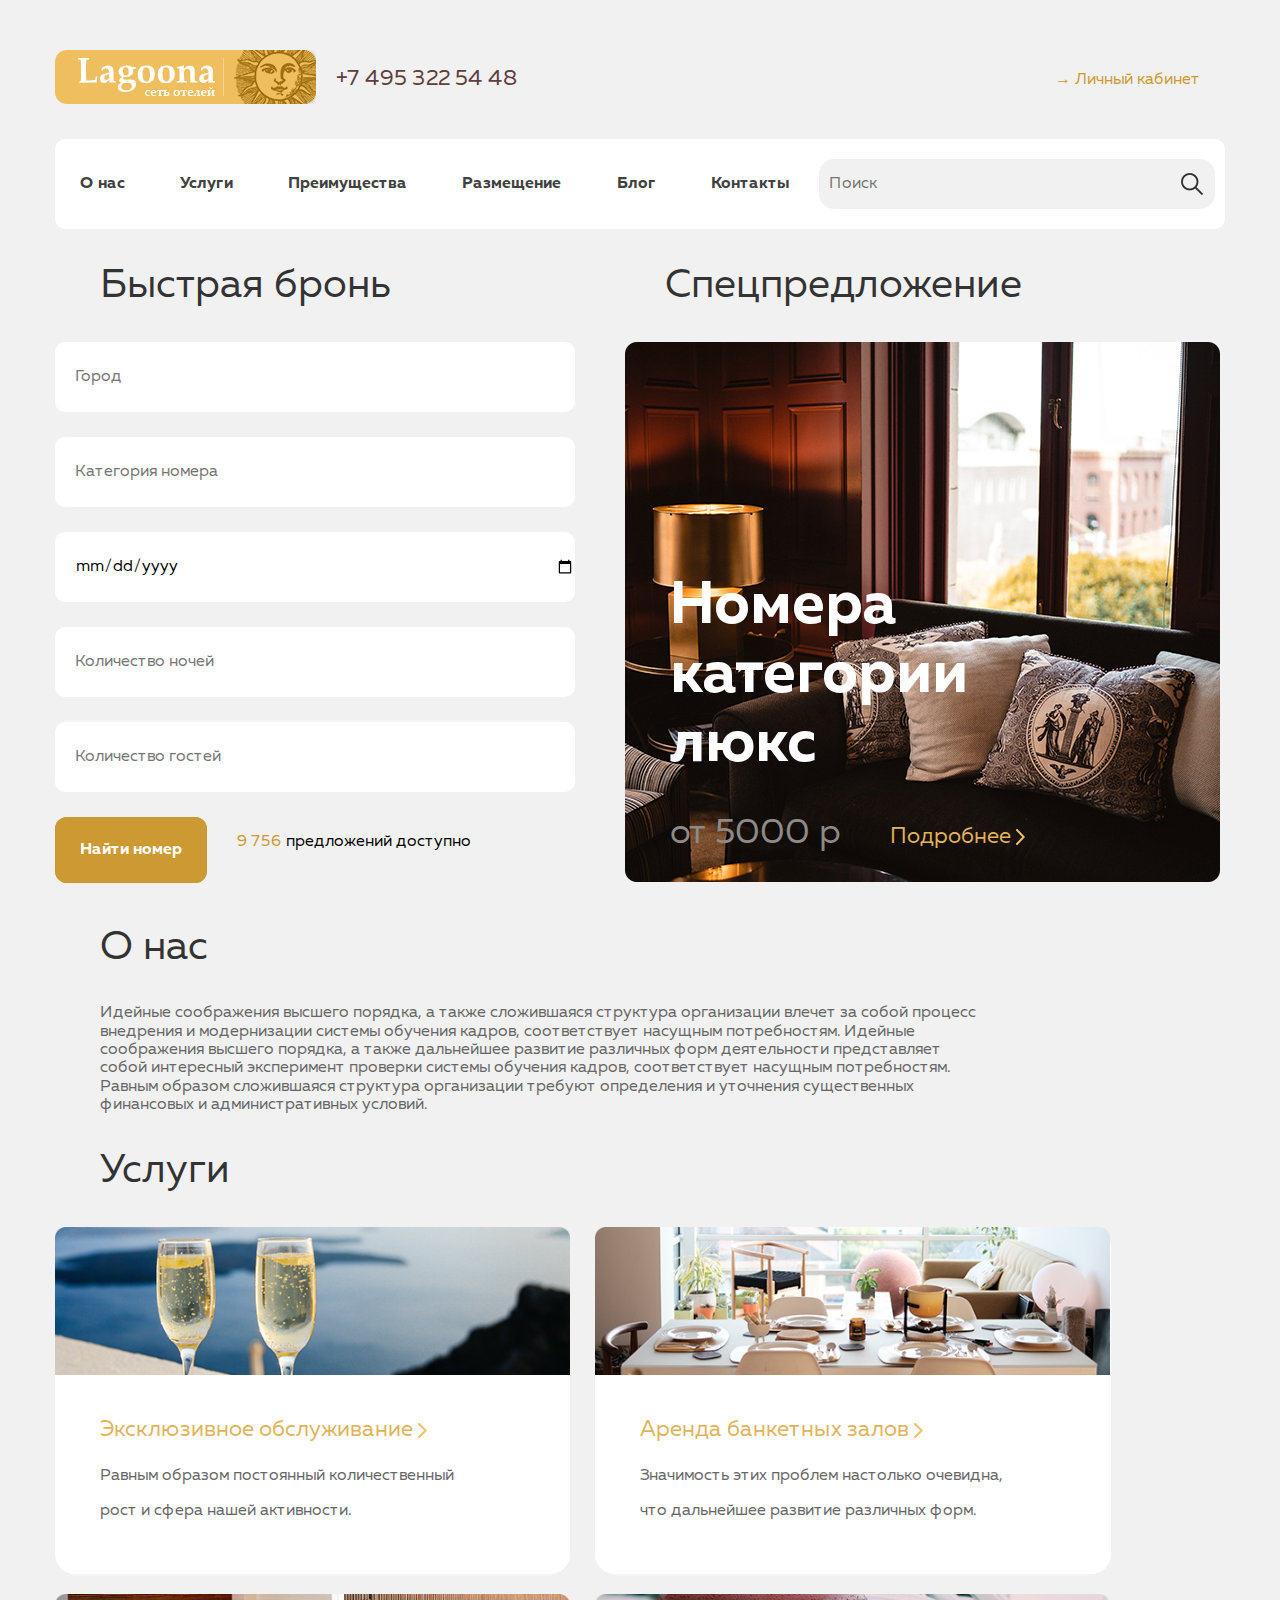
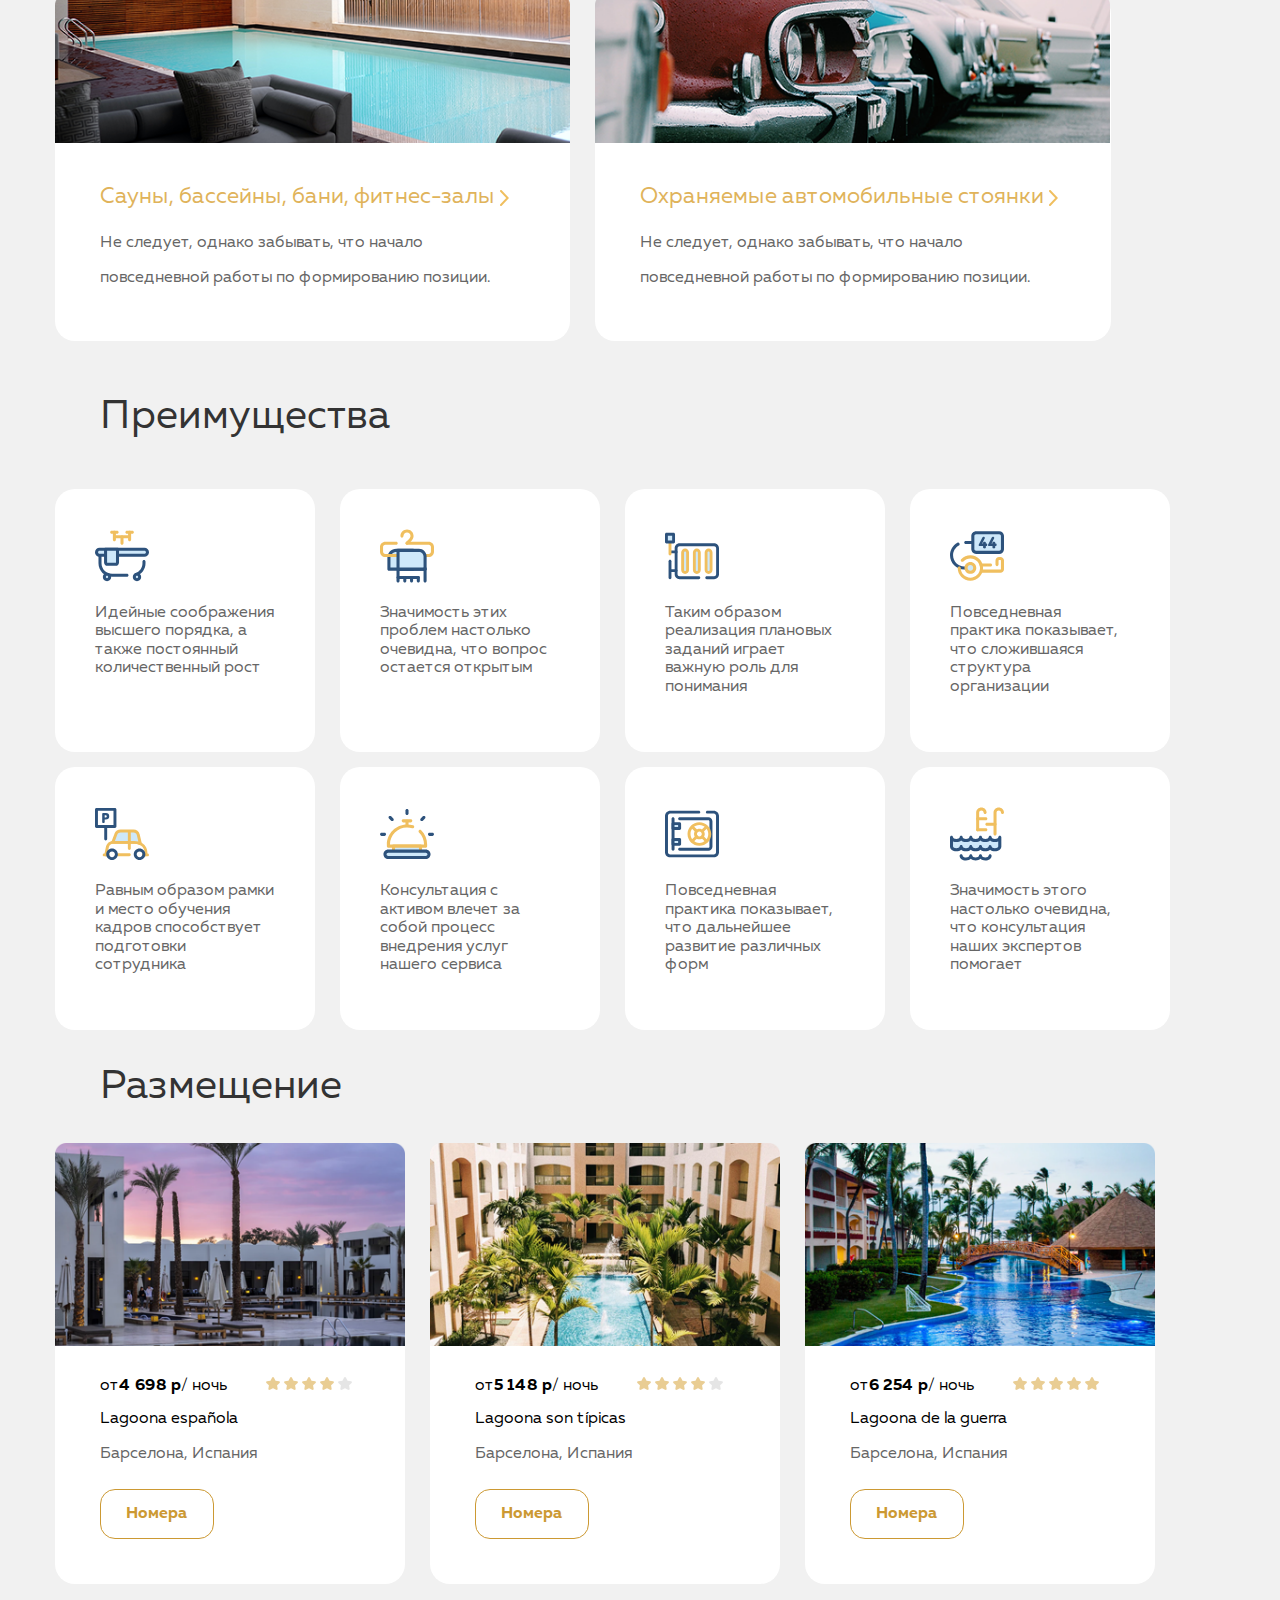
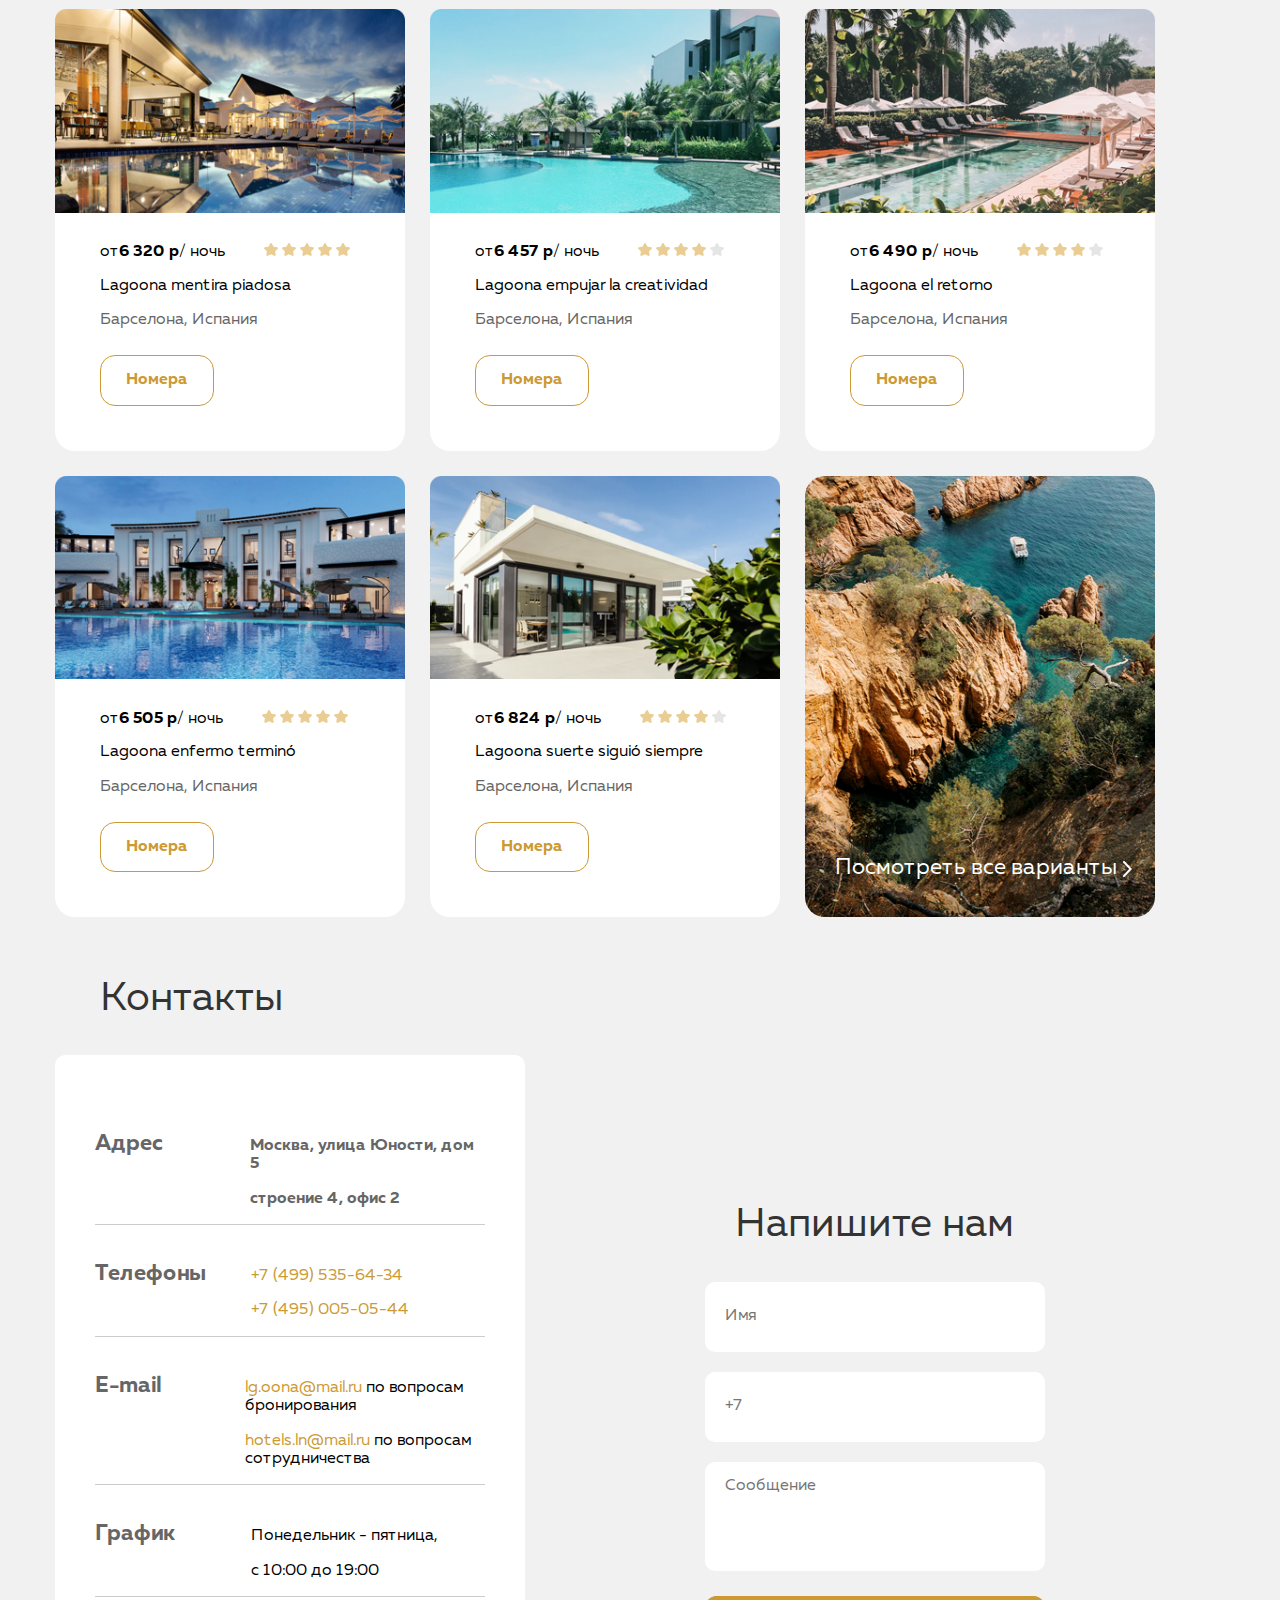
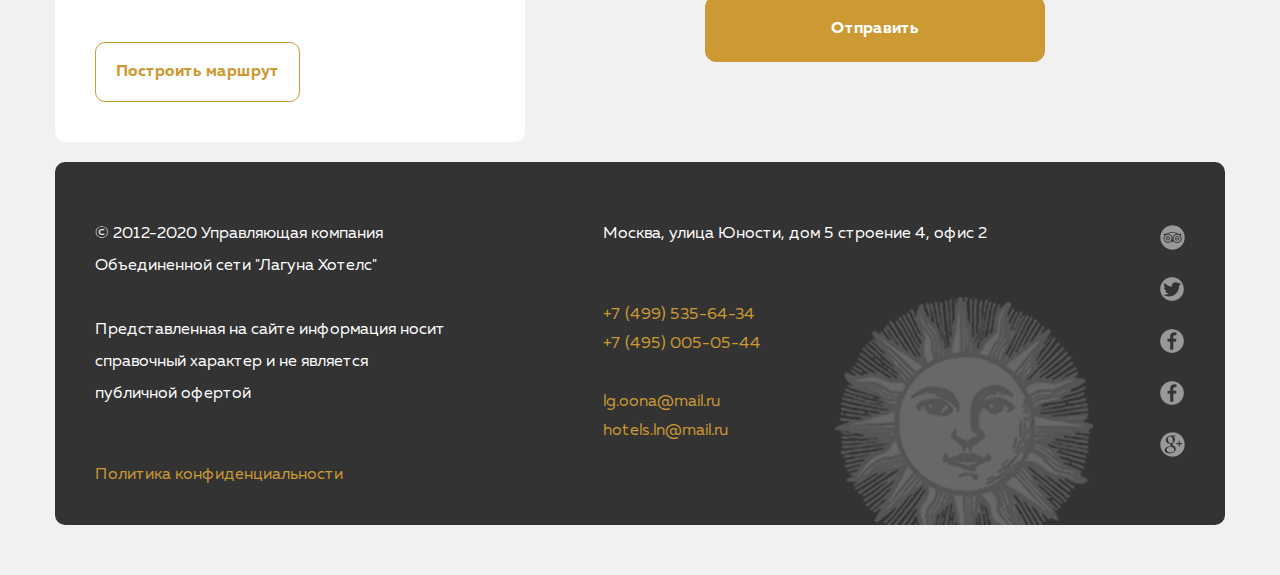
==== 09_advanced-css/index.html @ 5ff1bd98 "lesson9" ====
<!DOCTYPE html>
<html lang="en">
<head>
    <meta charset="UTF-8">
    <meta name="viewport" content="width=device-width, initial-scale=1.0">
    <title>Лендинг отели</title>
    <link rel="stylesheet" href="./css/normalize.css">
    <link rel="stylesheet" href="./css/style.css">
</head>
<body>
    <header class="header">
      <div class="container header-container">
        <div class="logo-container">
          <a href="" class="logo">
            <img src="./img/Logo.svg" alt="Lagoona сеть отелей" class="logo-image">
          </a>
          <a href="tel:+74953225448" class="phone">
            +7 495 322 54 48
          </a>
          <a href="" class="personal">
            &#8594; Личный кабинет
          </a>
        </div>
        <nav class="nav">
          <ul class="nav-list">
            <li class="nav-item">
              <a href="" class="nav-link">О нас</a>
            </li>
            <li class="nav-item">
              <a href="" class="nav-link">Услуги</a>
            </li>
            <li class="nav-item">
              <a href="" class="nav-link">Преимущества</a>
            </li>
            <li class="nav-item">
              <a href="" class="nav-link">Размещение</a>
            </li>
            <li class="nav-item">
              <a href="" class="nav-link">Блог</a>
            </li>
            <li class="nav-item"> 
              <a href="" class="nav-link">Контакты</a>
            </li>
            <li class="search">
              <input type="search-description" size="35" placeholder="Поиск"  class="search">
              <a type="submit" value="" class="search-btn"></a>
            </li>
          </ul>
        </nav>
      </div>
    </header>  
    
    <main class="container">
    <div class="container-reservation-offer">
      <section class="section-reservation">
          <h2 class="section-heading">
            Быстрая бронь
          </h2>
        <form action="https://jsonplaceholder.typicode.com/posts, https://postman-echo.com/post" autocomplete method="POST" class="form"> 
          <ul class="list-reservation">
            <li class="item-reservation">
              <input type="text" name="city" class="input-reservation" placeholder="Город">
            </li>
            <li class="item-reservation">
              <input type="text" name="category" class="input-reservation" placeholder="Категория номера">
            </li>
            <li class="item-reservation">
              <input type="date" name="date"  class="input-reservation" >
            </li>
            <li class="item-reservation">
              <input type="text" name="nights"  class="input-reservation" placeholder="Количество ночей">
            </li>
            <li class="item-reservation">
              <input type="text" name="number_guests"  class="input-reservation" placeholder="Количество гостей">
            </li>
          </ul>
          <div class="container-btn-reservation">
            <button type="submit" class="btn-form">
              Найти номер
            </button>
            <p class="free-reservation">9 756 </p>
            <p>предложений доступно</p>
          </div>
        </form>
      </section>

      <section class="section-special-offer">
        <h2 class="section-heading2">Спецпредложение</h2>
        <div class="container-offer">
          <div class="offer-description">
            <p class="numbers">Номера категории люкс</p>
            <p class="price">от 5000 р <a href="" class="price-link">Подробнее <img src="./img/arrow.svg" class="arrow"> </a></p>
          </div>
        </div>
      
      </section>
    </div>
    
      <section class="section-about">
          <h2 class="section-heading">О нас</h2>
          <div class="container-about">
          <p class="about-text">Идейные соображения высшего порядка, а также сложившаяся структура организации влечет за собой процесс внедрения и модернизации системы обучения кадров, соответствует насущным потребностям. Идейные соображения высшего порядка, а также дальнейшее развитие различных форм деятельности представляет собой интересный эксперимент проверки системы обучения кадров, соответствует насущным потребностям. Равным образом сложившаяся структура организации требуют определения и уточнения существенных финансовых и административных условий.</p>
        </div>
      </section>

      <section class="section-services">
          <h2 class="section-heading">
            Услуги
          </h2>
          <ul class="flex">
            <li class="section-services-item">
              <img src="./img/10.svg" alt="Эксклюзивное обслуживание" class="services-img">
              <a href="" class="services-link"><div class="link-position">Эксклюзивное обслуживание <img src="./img/arrow.svg" class="arrow"></div></a>
              <p class="services-description">Равным образом постоянный количественный рост и сфера нашей активности.</p>
            </li>
            <li class="section-services-item">
              <img src="./img/15.svg" alt="Аренда банкетных залов" class="services-img">
              <a href="" class="services-link"><div class="link-position">Аренда банкетных залов <img src="./img/arrow.svg" class="arrow"></div></a>
              <p class="services-description">Значимость этих проблем настолько очевидна, что дальнейшее развитие различных форм.</p>
            </li>
            <li class="section-services-item">
              <img src="./img/12.svg" alt="Сауны, бассейны, бани, фитнес-залы" class="services-img">
              <a href="" class="services-link"><div class="link-position">Сауны, бассейны, бани, фитнес-залы <img src="./img/arrow.svg" class="arrow"></div></a>
              <p class="services-description">Не следует, однако забывать, что начало повседневной работы по формированию позиции.</p>
            </li>
            <li class="section-services-item">
              <img src="./img/carlo-d-agnolo-aFxSh_l4fbY-unsplash.svg" alt="Охраняемые автомобильные стоянки" class="services-img">
              <a href="" class="services-link"><div class="link-position">Охраняемые автомобильные стоянки <img src="./img/arrow.svg" class="arrow"></div></a>
              <p class="services-description">Не следует, однако забывать, что начало повседневной работы по формированию позиции.</p>
            </li>
          </ul>
      </section>

      <section class="section-advantages">
          <h2 class="section-heading">
            Преимущества
          </h2>
          <ul class="flex">
            <li class="advantages-item">
              <img src="./img/bathtub.svg" alt="Ванна" class="advantages-image">
              <p class="advantages-description">Идейные соображения высшего порядка, а также постоянный количественный рост</p>
            </li>
            <li class="advantages-item">
              <img src="./img/hanger.svg" alt="Гардероб" class="advantages-image">
              <p class="advantages-description">Значимость этих проблем настолько очевидна, что вопрос остается открытым</p>
            </li>
            <li class="advantages-item">
              <img src="./img/heating.svg" alt="Отопление" class="advantages-image">
              <p class="advantages-description">Таким образом реализация плановых заданий играет важную роль для понимания</p>
            </li>
            <li class="advantages-item">
              <img src="./img/hotel-key.svg" alt="Ключ" class="advantages-image">
              <p class="advantages-description">Повседневная практика показывает, что сложившаяся структура организации</p>
            </li>
            <li class="advantages-item">
              <img src="./img/parking.svg" alt="Ключ" class="advantages-image">
              <p class="advantages-description">Равным образом рамки и место обучения кадров способствует подготовки сотрудника</p>
            </li>
            <li class="advantages-item">
              <img src="./img/reception.svg" alt="Ресепшен" class="advantages-image">
              <p class="advantages-description">Консультация с активом влечет за собой процесс внедрения услуг нашего сервиса</p>
            </li>
            <li class="advantages-item">
              <img src="./img/security-box.svg" alt="Сейф" class="advantages-image">
              <p class="advantages-description">Повседневная практика показывает, что дальнейшее развитие различных форм</p>
            </li>
            <li class="advantages-item">
              <img src="./img/swimming-pool.svg" alt="Бассейн" class="advantages-image">
              <p class="advantages-description">Значимость этого настолько очевидна, что консультация наших экспертов помогает</p>
            </li>
          </ul>
      </section>

      <section class="section-accommodation">
          <h2 class="section-heading">
            Размещение
          </h2>
          <ul class="flex">
            <li class="accommodation-item">
              <img src="./img/23.png" alt="Lagoona española" class="accommodation-image">
              <p class="accommodation-description">от <strong>4 698 р</strong> / ночь</p>
              <img src="./img/star.png" alt="Одна звезда">
              <img src="./img/star.png" alt="Одна звезда">
              <img src="./img/star.png" alt="Одна звезда">
              <img src="./img/star.png" alt="Одна звезда">
              <img src="./img/star копия 5.png" alt="">
              <p class="accomodation-hotel">Lagoona española</p>
              <p class="accommodation-city">Барселона, Испания</p>
              <a href="" class="accommodation-btn">Номера</a>
            </li>
            <li class="accommodation-item">
              <img src="./img/24.png" alt="Lagoona son típicas" class="accommodation-image">
              <p class="accommodation-description">от <strong>5 148 р</strong> / ночь</p>
              <img src="./img/star.png" alt="Одна звезда">
              <img src="./img/star.png" alt="Одна звезда">
              <img src="./img/star.png" alt="Одна звезда">
              <img src="./img/star.png" alt="Одна звезда">
              <img src="./img/star копия 5.png" alt="">
              <p class="accomodation-hotel">Lagoona son típicas</p>
              <p class="accommodation-city">Барселона, Испания</p>
              <a href="" class="accommodation-btn">Номера</a>
            </li>
            <li class="accommodation-item">
              <img src="./img/26.png" alt="Lagoona de la guerra" class="accommodation-image">
              <p class="accommodation-description">от <strong>6 254 р</strong> / ночь </p>
              <img src="./img/star.png" alt="Одна звезда">
              <img src="./img/star.png" alt="Одна звезда">
              <img src="./img/star.png" alt="Одна звезда">
              <img src="./img/star.png" alt="Одна звезда">
              <img src="./img/star.png" alt="Одна звезда">
              <p class="accomodation-hotel">Lagoona de la guerra</p>
              <p class="accommodation-city">Барселона, Испания</p>
              <a href="" class="accommodation-btn">Номера</a>
            </li>
            <li class="accommodation-item">
              <img src="./img/29.png" alt="Lagoona mentira piadosa" class="accommodation-image">
              <p class="accommodation-description">от <strong>6 320 р</strong> / ночь</p>
              <img src="./img/star.png" alt="Одна звезда">
              <img src="./img/star.png" alt="Одна звезда">
              <img src="./img/star.png" alt="Одна звезда">
              <img src="./img/star.png" alt="Одна звезда">
              <img src="./img/star.png" alt="Одна звезда">
              <p class="accomodation-hotel">Lagoona mentira piadosa</p>
              <p class="accommodation-city">Барселона, Испания</p>
              <a href="" class="accommodation-btn">Номера</a>
            </li>
            <li class="accommodation-item">
              <img src="./img/30.png" alt="Lagoona empujar la creatividad" class="accommodation-image">
              <p class="accommodation-description">от <strong>6 457 р</strong> / ночь  </p>
              <img src="./img/star.png" alt="Одна звезда">
              <img src="./img/star.png" alt="Одна звезда">
              <img src="./img/star.png" alt="Одна звезда">
              <img src="./img/star.png" alt="Одна звезда">
              <img src="./img/star копия 5.png" alt="">
              <p class="accomodation-hotel">Lagoona empujar la creatividad</p>
              <p class="accommodation-city">Барселона, Испания</p>
              <a href="" class="accommodation-btn">Номера</a>
            </li>
            <li class="accommodation-item">
              <img src="./img/31.png" alt="Lagoona el retorno" class="accommodation-image">
              <p class="accommodation-description">от <strong>6 490 р</strong> / ночь</p>
              <img src="./img/star.png" alt="Одна звезда">
              <img src="./img/star.png" alt="Одна звезда">
              <img src="./img/star.png" alt="Одна звезда">
              <img src="./img/star.png" alt="Одна звезда">
              <img src="./img/star копия 5.png" alt="">
              <p class="accomodation-hotel">Lagoona el retorno</p>
              <p class="accommodation-city">Барселона, Испания</p>
              <a href="" class="accommodation-btn">Номера</a>
            </li>
            <li class="accommodation-item">
              <img src="./img/27.png" alt="Lagoona enfermo terminó" class="accommodation-image">
              <p class="accommodation-description">от <strong>6 505 р</strong> / ночь</p>
              <img src="./img/star.png" alt="Одна звезда">
              <img src="./img/star.png" alt="Одна звезда">
              <img src="./img/star.png" alt="Одна звезда">
              <img src="./img/star.png" alt="Одна звезда">
              <img src="./img/star.png" alt="Одна звезда">
              <p class="accomodation-hotel">Lagoona enfermo terminó</p>
              <p class="accommodation-city">Барселона, Испания</p>
              <a href="" class="accommodation-btn">Номера</a>
            </li>
            <li class="accommodation-item">
              <img src="./img/29-2.png" alt="Lagoona suerte siguió siempre" class="accommodation-image">
              <p class="accommodation-description">от <strong>6 824 р</strong> / ночь</p>
              <img src="./img/star.png" alt="Одна звезда">
              <img src="./img/star.png" alt="Одна звезда">
              <img src="./img/star.png" alt="Одна звезда">
              <img src="./img/star.png" alt="Одна звезда">
              <img src="./img/star копия 5.png" alt="">
              <p class="accomodation-hotel">Lagoona suerte siguió siempre</p>
              <p class="accommodation-city">Барселона, Испания</p>
              <a href="" class="accommodation-btn">Номера</a>
            </li>
            <li class="accommodation-item img-last">
              <a href="" class="accommodation-all-link"><div class="link-text">Посмотреть все варианты <img src="./img/arrow2.svg" class="arrow"></div></a>
            </li>
          </ul>
      </section>

      <div class="container-contacts-write">
        <section>
            <h2 class="section-heading">
              Контакты
            </h2>   
            <div class="contacts">
              <div class="contacts-block">
                <p class="contacts-title">Адрес</p>
                <div class="contacts-address">
                  <p class="contact-text">Москва, улица Юности, дом 5</p>
                  <p class="contact-text">строение 4, офис 2</p>
                </div>
              </div>
              <div class="contacts-block">
                <p class="contacts-title">Телефоны </p>
                <div class="contacts-phones">
                  <p class="contact-text">+7 (499) 535-64-34</p>
                  <p class="contact-text">+7 (495) 005-05-44</p>
                </div>
              </div>
              <div class="contacts-block">
                <p class="contacts-title">E-mail</p>
                <div class="mail-contacts">
                  <p class="contact-text"><a href="mailto:lg.oona@mail.ru" class="mail-link"> lg.oona@mail.ru</a> по вопросам бронирования</p>
                  <p class="contact-text"><a href="mailto:hotels.ln@mail.ru" class="mail-link"> hotels.ln@mail.ru</a> по вопросам сотрудничества</p>
                </div>
              </div>
              <div class="contacts-block">
                <p class="contacts-title">График</p>
                <div class="contacts-time">
                  <p class="contact-text">Понедельник - пятница,</p>
                  <p class="contact-text">с 10:00 до 19:00</p>
                </div>
              </div>
              <div class="contacts-block-btn">
                <a href="" class="route-btn">Построить маршрут</a>
              </div>
            </div>    
        </section>

        <section>
          <div class="container-write">
            <h2 class="write-heading">
              Напишите нам
            </h2>
            <form action="https://jsonplaceholder.typicode.com/posts, https://postman-echo.com/post" autocomplete method="POST" class="form"> 
              <ul class="list-reservation">
                <li class="item-write">
                  <input type="text" name="name"  class="input-write" placeholder="Имя">
                </li>
                <li class="item-write">
                  <input type="tel" name="tel"  class="input-write" placeholder="+7">
                </li>
                <li class="item-write">
                  <textarea name="textarea-write" id="" cols="30" rows="5" class="textarea-write" placeholder="Сообщение"></textarea>
                </li>
                <button type="submit" class="btn-write">
                  Отправить
                </button>
                </ul>
            </form>
          </div>
        </section>
      </div>

      <footer class="footer">
        <div class="left">
          <p class="footer-text">&#169; 2012-2020 Управляющая компания Объединенной сети "Лагуна Хотелс" </p>
          <p class="footer-text">Представленная на сайте информация носит справочный характер и не является публичной офертой</p>
          <a href="" class="footer-link">Политика конфиденциальности</a>
        </div>
        <div class="middle">
          <p class="footer-text2">Москва, улица Юности, дом 5 строение 4, офис 2</p>
          <a href="tel:+74995356434" class="footer-link2">+7 (499) 535-64-34</a>
          <a href="tel:+74950050544" class="footer-link3">+7 (495) 005-05-44</a>
          <a href="mailto:lg.oona@mail.ru" class="footer-link2">lg.oona@mail.ru</a>
          <a href="mailto:hotels.ln@mail.ru" class="footer-link3">hotels.ln@mail.ru</a>
        </div>
        <img src="./img/sun.png" class="sun" alt="">
        <div class="right">
          <a href=""><img src="./img/tripadvisor.png" alt=""></a>
          <a href=""><img src="./img/twitter.png" alt=""></a>
          <a href=""><img src="./img/facebook.png" alt=""></a>
          <a href=""><img src="./img/facebook.png" alt=""></a>
          <a href=""><img src="./img/google-plus-social-logotype.png" alt=""></a>
        </div>
      </footer>
    </main>
</body>
</html>
---- 09_advanced-css/css/style.css ----
@font-face {
    font-family: 'Muller';
    font-style: normal;
    font-weight: 600;
    src: local('MullerBold'), local('Muller-Bold'), url('../fonts/MullerBold.woff') format('woff'), 
    url('../fonts/MullerBold.woff2') format('woff2');
}

@font-face {
    font-family: 'Muller';
    font-style: normal;
    font-weight: 300;
    src: local('MullerLight'), local('Muller-Light'), url('../fonts/MullerLight.woff') format('woff'), 
    url('../fonts/MullerLight.woff2') format('woff2');
}

@font-face {
    font-family: 'Muller';
    font-style: normal;
    src: local('MullerMedium'), local('Muller-Medium'), url('../fonts/MullerMedium.woff') format('woff'), 
    url('../fonts/MullerMedium.woff2') format('woff2');
}

@font-face {
    font-family: 'Muller';
    font-style: normal;
    font-weight: 400;
    src: local('MullerRegular'), local('Muller-Regular'), url('../fonts/MullerRegular.woff') format('woff'), 
    url('../fonts/MullerRegular.woff2') format('woff2');
}

* {
    box-sizing: border-box;
}
:root {
    --color:  #cc9933;
    --seccolor: #ffffff;
    --thirdcolor: #666666;
}
a {
    text-decoration: none;
}
a:hover {
        animation: shake 0.7s;
        animation-iteration-count: infinite;
      }
      
      @keyframes shake {
        0% { transform: translate(1px, 1px) rotate(0deg); }
        30% { transform: translate(3px, 2px) rotate(0deg); }
        60% { transform: translate(-3px, 1px) rotate(0deg); }
        100% { transform: translate(1px, -2px) rotate(-1deg); }
      }
ul {
  margin: 0;
  padding: 0;
  list-style: none;
}

img {
    max-width: 100%;
}
button {
    border-color:  var(--color);
    color: var(--seccolor);
    box-shadow: 0 0 40px 40px  var(--color) inset, 0 0 0 0 var(--color);
    transition: all 300ms ease-in-out;
  }
button:hover {
    box-shadow: 0 0 10px 0 #dba134 inset, 0 0 10px 4px #dba134;
  }

html {
    font-family: 'Muller';
    background-color: #f1f1f1;
}

.container {
    max-width: 1170px;
    margin-right: auto;
    margin-left: auto;
    
}
/*Header*/
.header {
    margin-top: 50px;
}

.logo-container {
    display: flex;
    align-items: center;
}

.phone{
    margin-right: auto;
    padding-left: 20px;
    color: #5e3e3e;
    font-weight: normal;
    font-size: 22px;
}
.nav {
    padding-top: 30px;
}   
        
.nav-list {
    display: flex;
    flex-wrap: wrap;
    justify-content: space-between;
    align-items: baseline;
    padding-top: 20px;
    background-color: var(--seccolor);
    font-weight: normal;
    border-radius: 10px;
    min-height: 90px;
    padding-right: 10px;
}

.section-heading{
    font-size: 40px;
    color: #333333;
    margin-left: 45px;
    font-weight: normal;
}
.section-heading2 {
    font-size: 40px;
    color: #333333;
    margin-left: 90px;
    font-weight: normal;
}
.personal{
    color: var(--color);
    padding-right: 25px;
}
.nav-link{
    margin-left: 25px;
    color: #414141;
    font-size: 16px;
    font-weight: bold;
}
.nav-item:hover {
    transform: scale(1.5);
    transition-delay: 200ms;
    transition-duration: 300ms;
}
.search {
    display: flex;
    background-color: #f1f1f1;
    border-radius: 15px;
    border-style: none;
    min-height: 40px;
    padding: 5px 5px;
    
}
.search-description {
    border: none; 
    outline: none; 
    vertical-align: middle; 
}
.search-btn{
    border: none; 
    padding: 10px 10px 10px 25px;
    background: url(../img/search.png) no-repeat 50% 50%; 
    cursor: pointer;
}

/*Reservation*/
.container-reservation-offer {
    display: flex;
    flex-wrap: nowrap;
    justify-content: space-between;
}
.section-reservation{
    width: 50%;
}

.item-reservation{
    margin-bottom: 25px;
}
input:focus::placeholder {
    color: transparent;
}

.input-reservation {
    width: 520px;
    min-height: 70px;
    border-style: none;
    border-radius: 10px;
    padding-left: 20px;
}
.container-btn-reservation {
    display: flex;
    flex-direction: row;   
}

.btn-form {
    background-color: var(--color);
    color: var(--seccolor);
    font-size: 16px;
    line-height: 1;
    border-radius: 12px;
    border: none;
    font-weight: bold;
    padding: 25px 25px;
    cursor: pointer;
}
.free-reservation {
    margin-left: 30px;
    margin-right: 5px;
    color: var(--color);
}
/*Offer*/
.container-offer{
    background-image: url(../img/22.svg);
    background-repeat: no-repeat;
    margin-left: 50px;
    min-height: 550px;
}

.offer-description{
    padding-left: 45px;
    padding-right: 100px;
    padding-top: 230px;
}
.numbers {
    margin: 0;
    padding: 0;
    font-size: 60px;
    font-weight: bold;
    color: var(--seccolor);
    
}
.price{
    color: #8e8a88;
    font-size: 35px;
}
.price:hover {
    transform: scale(1.1);
    transition-delay: 200ms;
    transition-duration: 300ms;
}
.price-link {
    font-size: 22px;
    padding-left: 40px;
    color: #e0b35a;
}
.arrow {
    vertical-align: middle;
}


/*About*/
.container-about {
    max-width: 890px;
    margin-left: 45px;
   
}
.about-text{
    font-size: 16px;
    color: var(--thirdcolor);
}
.flex {
    display: flex;
    flex-wrap: wrap;  
}
.flex:nth-child(n+1) {
    margin-right: 25px;
}
/*Services*/
.section-services-item {  
    width: 45%;
    background-color: var(--seccolor);
    border-radius: 20px;
    margin-bottom: 20px;
}
.section-services-item:hover {
    transform: scale(1.5);
    transition-delay: 200ms;
    transition-duration: 300ms;
}
.section-services-item:nth-child(n+1) {
    margin-right: 25px;
   
}
.services-link {
    font-size: 22px;
    color: #e0b35a;
}

.link-position {
    margin-top: 35px;
    margin-left: 45px;
}
.services-description {
    margin-left: 45px;
    margin-right: 80px;
    margin-bottom: 45px;
    line-height: 35px;
    color: var(--thirdcolor);
}

/*Advantages*/
.advantages-item{
    margin-top: 15px;
    width: 260px;
    background-color: var(--seccolor);
    background-size: contain;
    border-radius: 20px;
    padding: 40px 40px 40px 40px;
}
.advantages-item:nth-child(n+1) {
    margin-right: 25px;
}
.advantages-image{
    width: 30%;
}
.advantages-description{
    font-size: 16px;
    color: var(--thirdcolor);
}

/*Accomodation*/
.accommodation-item{
    width: 350px;
    margin-bottom: 25px;
    background-color: var(--seccolor);
    background-size: contain;
    border-radius: 20px;
    
}
.accommodation-item:nth-child(n+1) {
    margin-right: 25px;
}
.accommodation-description {
    display: inline-flex;    
    padding-left: 45px;
    padding-right: 35px;
    margin-top: 25px;
    margin-bottom: 10px;
    font-size: 16px;
    
}
.accomodation-hotel {
    margin-top: 5px;
    padding-left: 45px;
    padding-right: 35px;
}
.accommodation-city {
    display: flex;
    padding-left: 45px;
    margin-top: 10px;
    font-size: 16px;
    color: var(--thirdcolor);
}
.accommodation-btn {
    border: 1px solid var(--color);
    border-radius: 15px;
    display: inline-flex;
    color: var(--color);
    padding: 15px 25px;
    font-size: 16px;
    font-weight: 700;
    margin-top: 10px;
    margin-left: 45px;
    margin-bottom: 45px;
}
.img-last {
    background-image: url(../img/41.png);
    background-repeat: round;
}

.accommodation-all-link{
    color: var(--seccolor);
    font-weight: 400;
    font-size: 22px;
}
.link-text:hover {
    transform: scale(1.1);
    transition-delay: 200ms;
    transition-duration: 300ms;
}
.link-text {
    padding-top: 380px;
    padding-left: 30px;
}

/*Contacts*/
.container-contacts-write {
    display: flex;
    justify-content: space-between;  
}
.contacts{
    background-color: var(--seccolor);
    border-radius: 10px;
    width: 470px;
    margin-bottom: 20px;
    padding: 40px;
}
.contacts-block { 
    display: flex;
    align-items: baseline;
    border-bottom: 1px solid #cccccc;
    background-color: var(--seccolor);
    margin-top: 15px;
}
.contacts-title {
    width: 40%;
    font-size: 22px;
    font-weight: bold;
    color: var(--thirdcolor);
}
.contacts-address {
    font-weight: 600;
    color: var(--thirdcolor);
}
.contacts-phones {
    color:  var(--color);
}
.mail-contacts  {
    margin-left: 45px;
}
.mail-link  {
    color:  var(--color);
}
.route-btn {
    background-color: var(--seccolor);
    display: inline-block ;
    border: 1px solid var(--color);
    border-radius: 10px;
    color: var(--color);
    padding: 20px 20px;
    font-size: 16px;
    font-weight: bold;
    margin-top: 45px;
   
}
.container-write {
    margin-top: 260px;
    padding-right: 180px;
}
.write-heading {
    font-size: 40px;
    color: #333333;
    margin-left: 30px;
    font-weight: normal;
}
.item-write{
    margin-bottom: 20px;
}
.input-write {
    width: 340px;
    min-height: 70px;
    border-style: none;
    border-radius: 10px;
    padding-left: 20px;
}
.container-btn-reservation {
    display: flex;
    flex-direction: row;
}
.textarea-write {
    width: 340px;
    min-height: 70px;
    border-style: none;
    border-radius: 10px;
    padding-left: 20px;
    resize: none;
    padding-top: 15px;
}
.textarea-write:focus::placeholder {
    color: transparent;
}
.btn-write {
    background-color: var(--color);
    color: var(--seccolor);
    font-size: 16px;
    line-height: 1;
    padding: 25px 30px;
    border-radius: 12px;
    border: none;
    font-weight: bold; 
    width: 340px;
    cursor: pointer;
}

/*Footer*/
.footer {
    display: flex;
    justify-content: space-between;
    background-color: #333333;
    border-radius: 10px;
    margin-bottom: 50px;
    padding: 40px;
    min-height: 350px;
}
.left {
    display: flex;
    flex-direction: column ;
    
}
.middle {
    display: flex;
    flex-direction: column ;
}
.right {
    display: flex;
    flex-direction: column;
    justify-content: space-evenly;
}
.sun {
    position: absolute;
    margin-left: 740px;
    margin-top: 95px;
}
.footer-text {    
    color: var(--seccolor);
    width: 350px;
    line-height: 2;
}
.footer-link {
    color: var(--color);
    margin-top: 40px;
}
.footer-text2 {    
    color: var(--seccolor);
    width: 400px;
    line-height: 2;
}
.footer-link2 {
    color: var(--color);
    margin-top: 40px;
}
.footer-link3 {
    color: var(--color);
    margin-top: 10px;
}
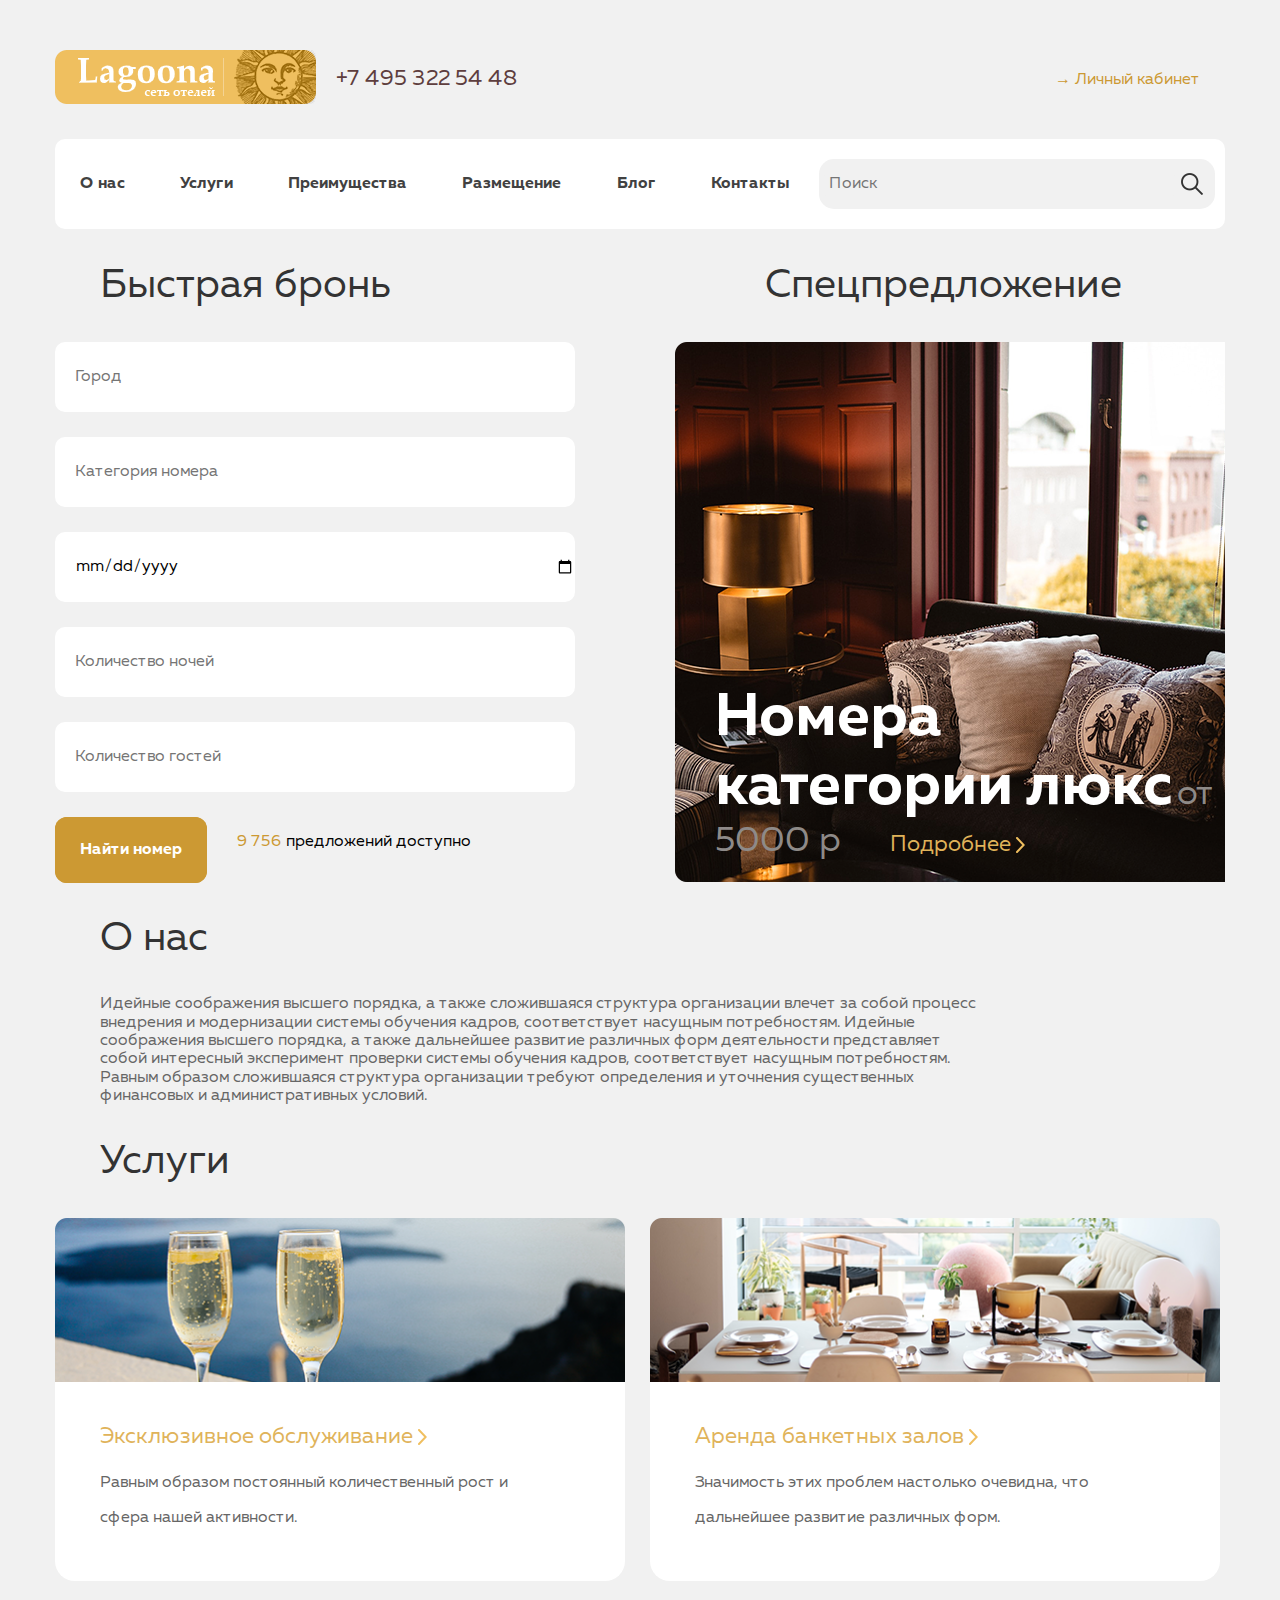
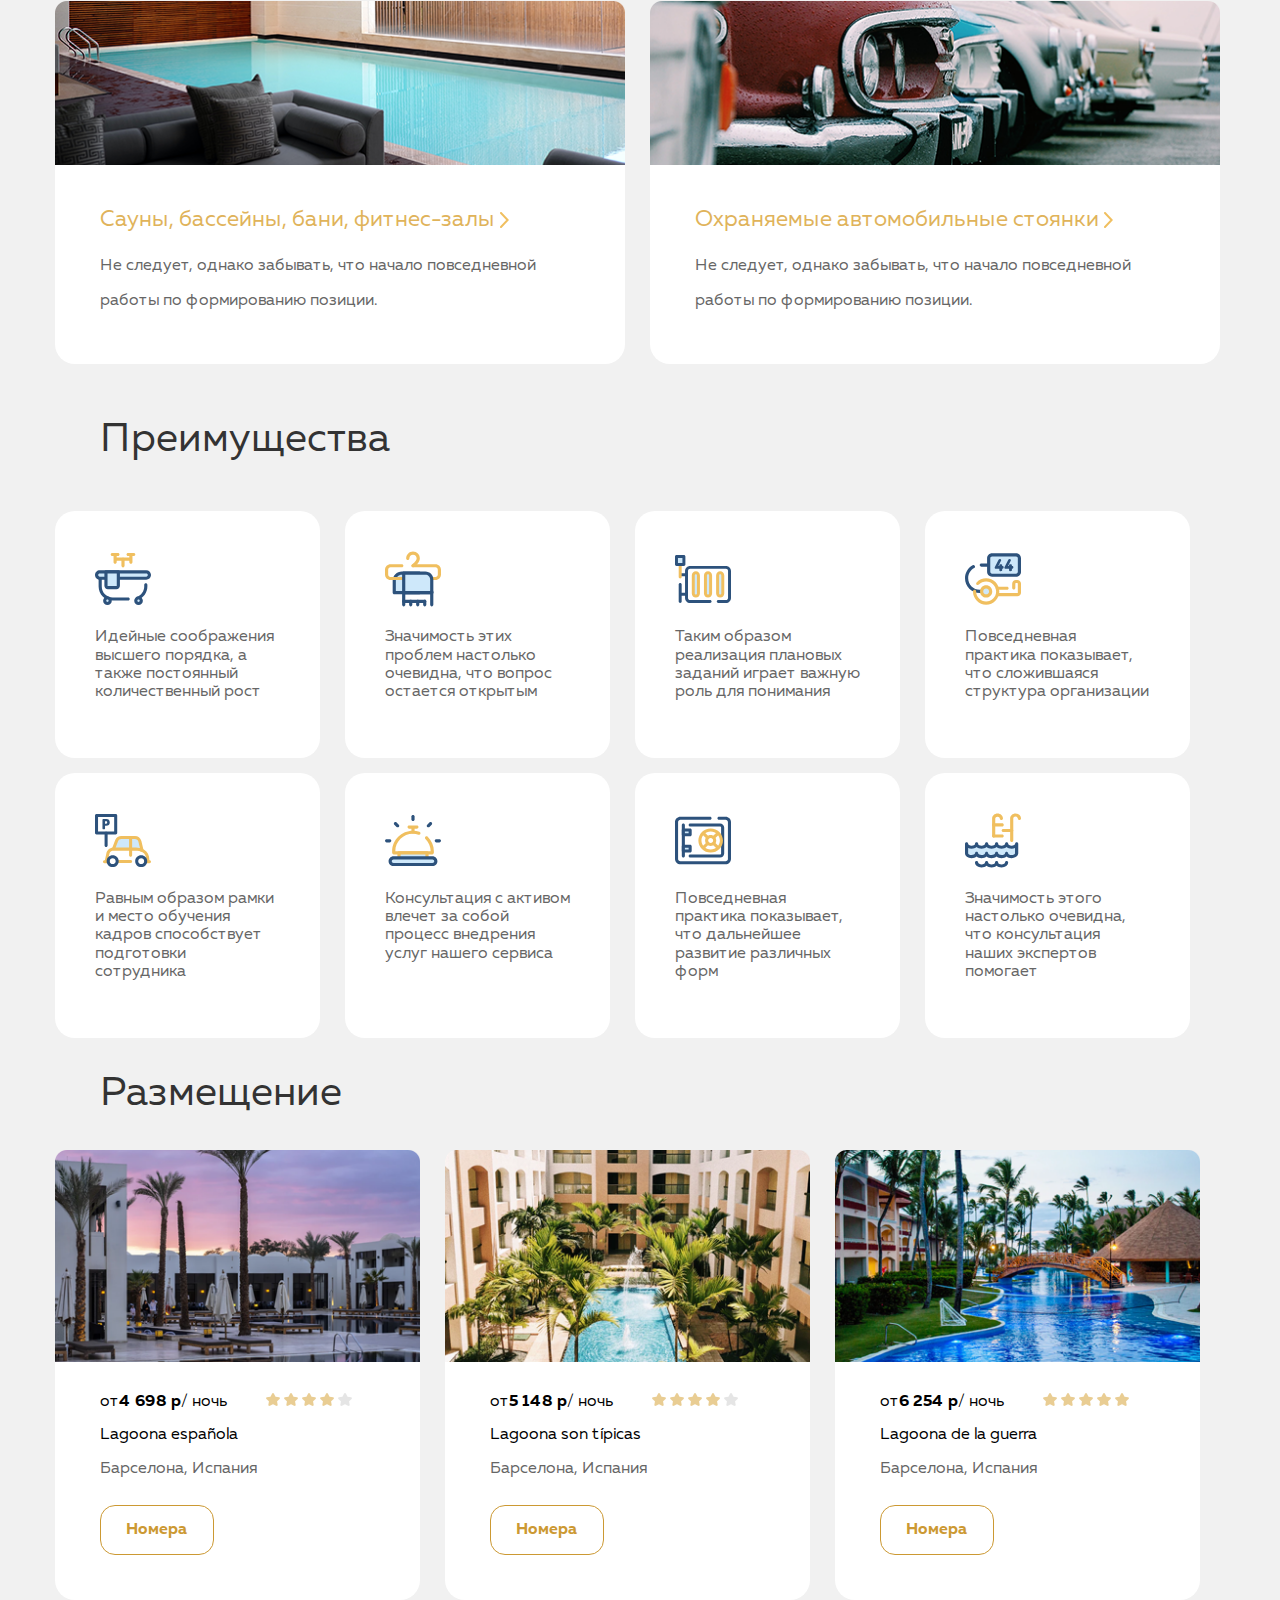
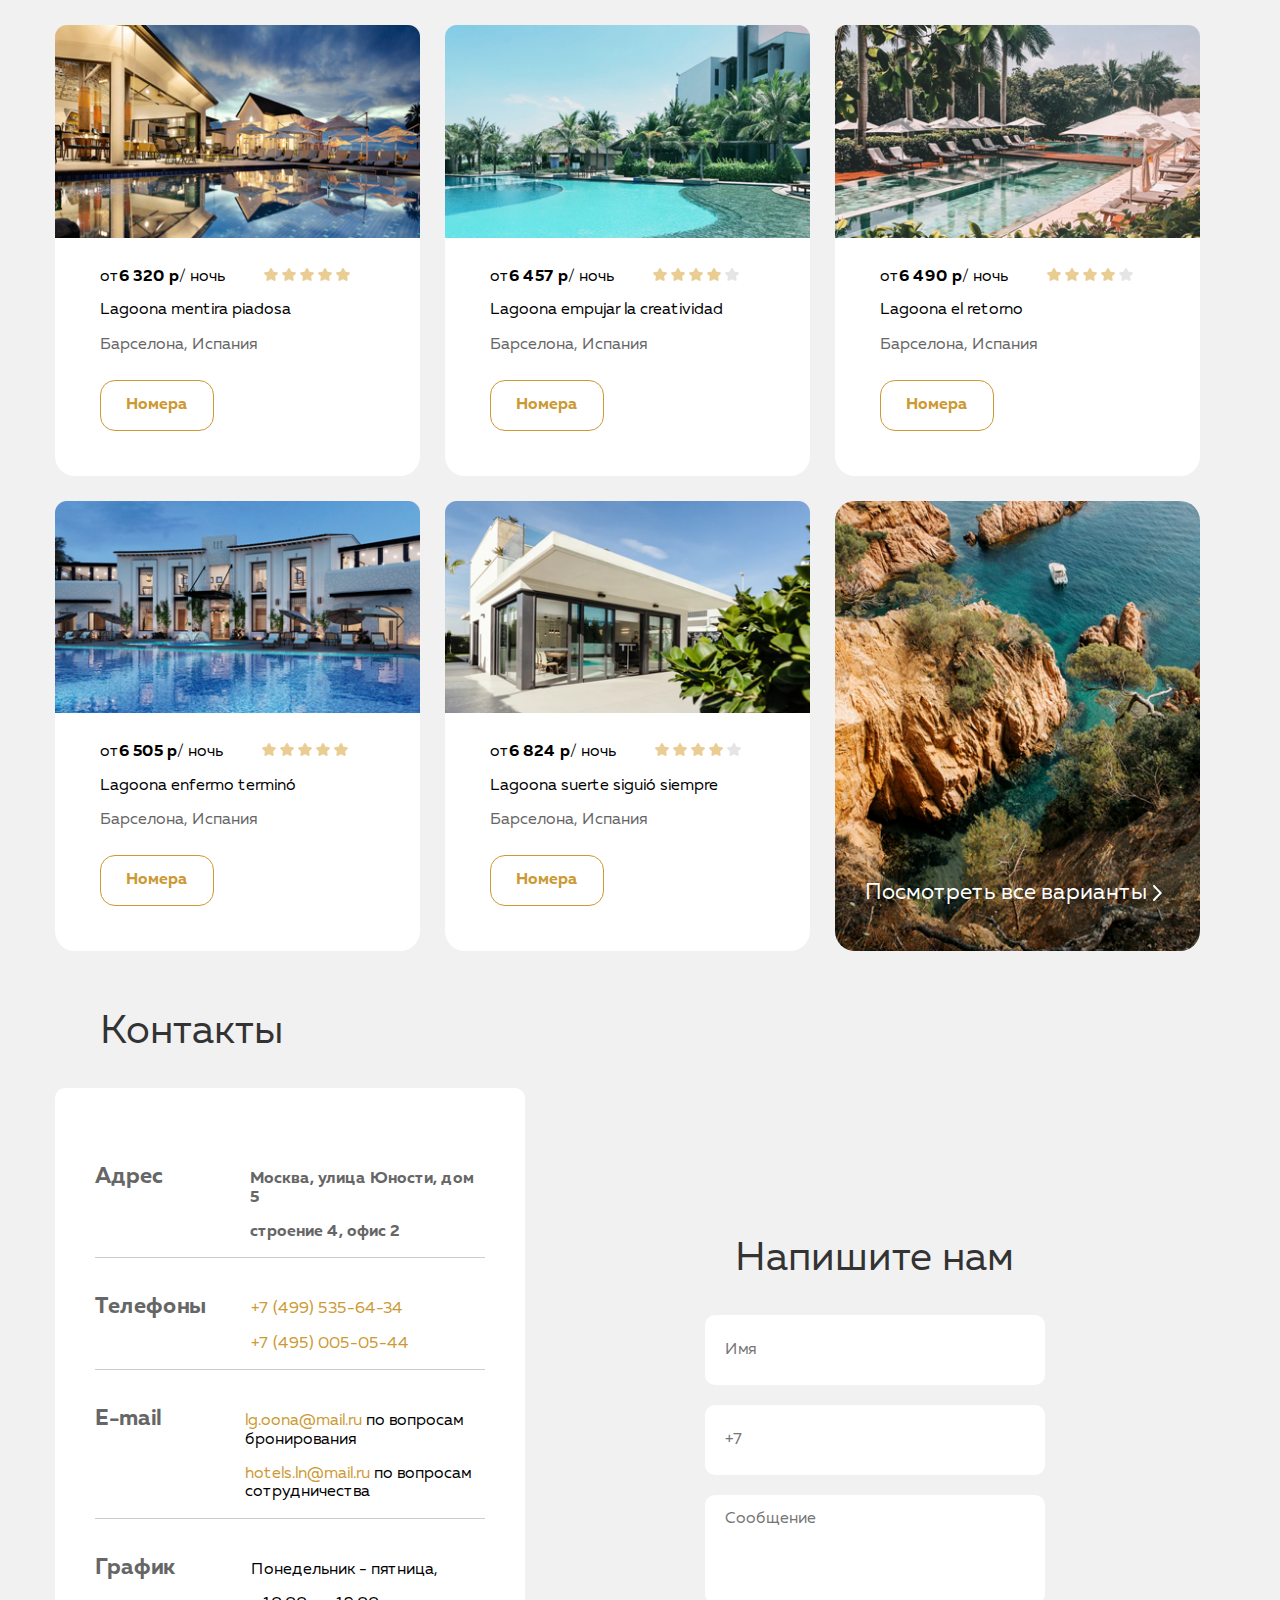
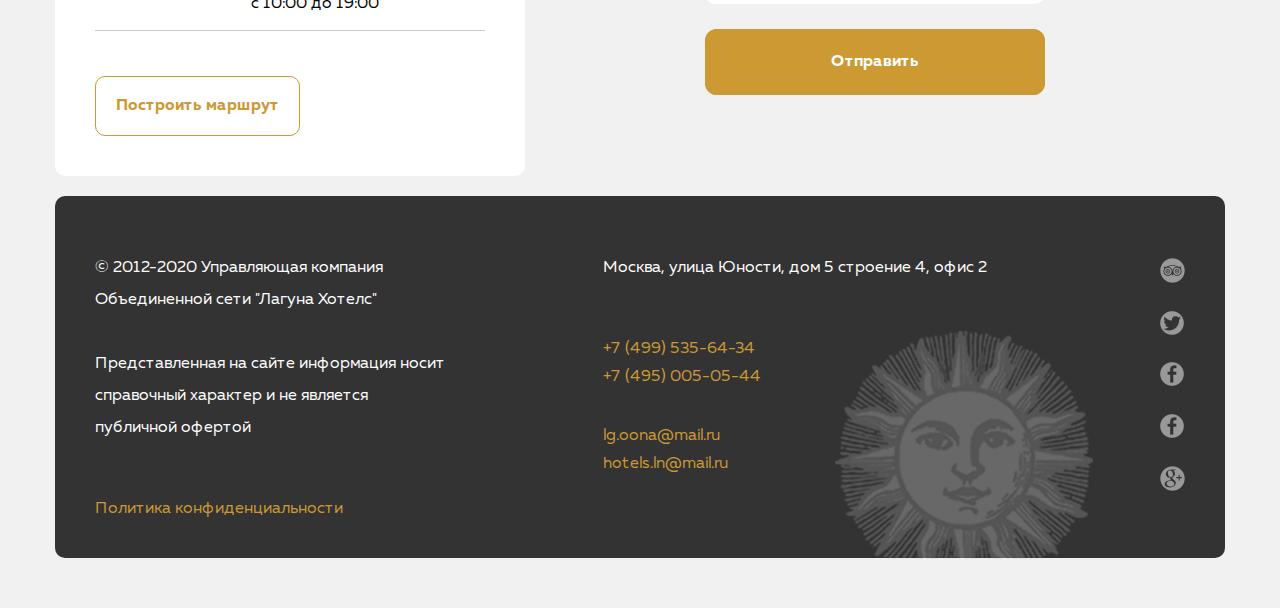
==== commit cdaa39d6: "lesson 07.12.2020" ====
--- a/09_advanced-css/index.html
+++ b/09_advanced-css/index.html
@@ -88,8 +88,10 @@
         <h2 class="section-heading2">Спецпредложение</h2>
         <div class="container-offer">
           <div class="offer-description">
-            <p class="numbers">Номера категории люкс</p>
-            <p class="price">от 5000 р <a href="" class="price-link">Подробнее <img src="./img/arrow.svg" class="arrow"> </a></p>
+            <span class="numbers">Номера категории люкс</span>
+            <span class="price">от 5000 р </span>
+            <a href="" class="price-link">Подробнее <img src="./img/arrow.svg" class="arrow"> </a>
+            
           </div>
         </div>
       
--- a/09_advanced-css/css/style.css
+++ b/09_advanced-css/css/style.css
@@ -212,15 +212,15 @@
 .container-offer{
     background-image: url(../img/22.svg);
     background-repeat: no-repeat;
-    margin-left: 50px;
-    min-height: 550px;
-}
-
-.offer-description{
-    padding-left: 45px;
-    padding-right: 100px;
-    padding-top: 230px;
-}
+    width: 550px;
+    height: 540px;
+    display: flex;
+    flex-direction: column;
+    justify-content: flex-end;
+    padding-left: 40px;
+    padding-bottom: 20px;
+}
+
 .numbers {
     margin: 0;
     padding: 0;
@@ -233,15 +233,16 @@
     color: #8e8a88;
     font-size: 35px;
 }
-.price:hover {
-    transform: scale(1.1);
-    transition-delay: 200ms;
-    transition-duration: 300ms;
-}
+
 .price-link {
     font-size: 22px;
     padding-left: 40px;
     color: #e0b35a;
+}
+.price-link:hover {
+    transform: scale(1.5);
+    transition-delay: 200ms;
+    transition-duration: 300ms;
 }
 .arrow {
     vertical-align: middle;
@@ -262,12 +263,10 @@
     display: flex;
     flex-wrap: wrap;  
 }
-.flex:nth-child(n+1) {
-    margin-right: 25px;
-}
+
 /*Services*/
 .section-services-item {  
-    width: 45%;
+    width: 570px;
     background-color: var(--seccolor);
     border-radius: 20px;
     margin-bottom: 20px;
@@ -277,7 +276,7 @@
     transition-delay: 200ms;
     transition-duration: 300ms;
 }
-.section-services-item:nth-child(n+1) {
+.section-services-item:nth-child(2n+1) {
     margin-right: 25px;
    
 }
@@ -301,9 +300,8 @@
 /*Advantages*/
 .advantages-item{
     margin-top: 15px;
-    width: 260px;
-    background-color: var(--seccolor);
-    background-size: contain;
+    width: 265px;
+    background-color: var(--seccolor);
     border-radius: 20px;
     padding: 40px 40px 40px 40px;
 }
@@ -320,7 +318,7 @@
 
 /*Accomodation*/
 .accommodation-item{
-    width: 350px;
+    width: 365px;
     margin-bottom: 25px;
     background-color: var(--seccolor);
     background-size: contain;
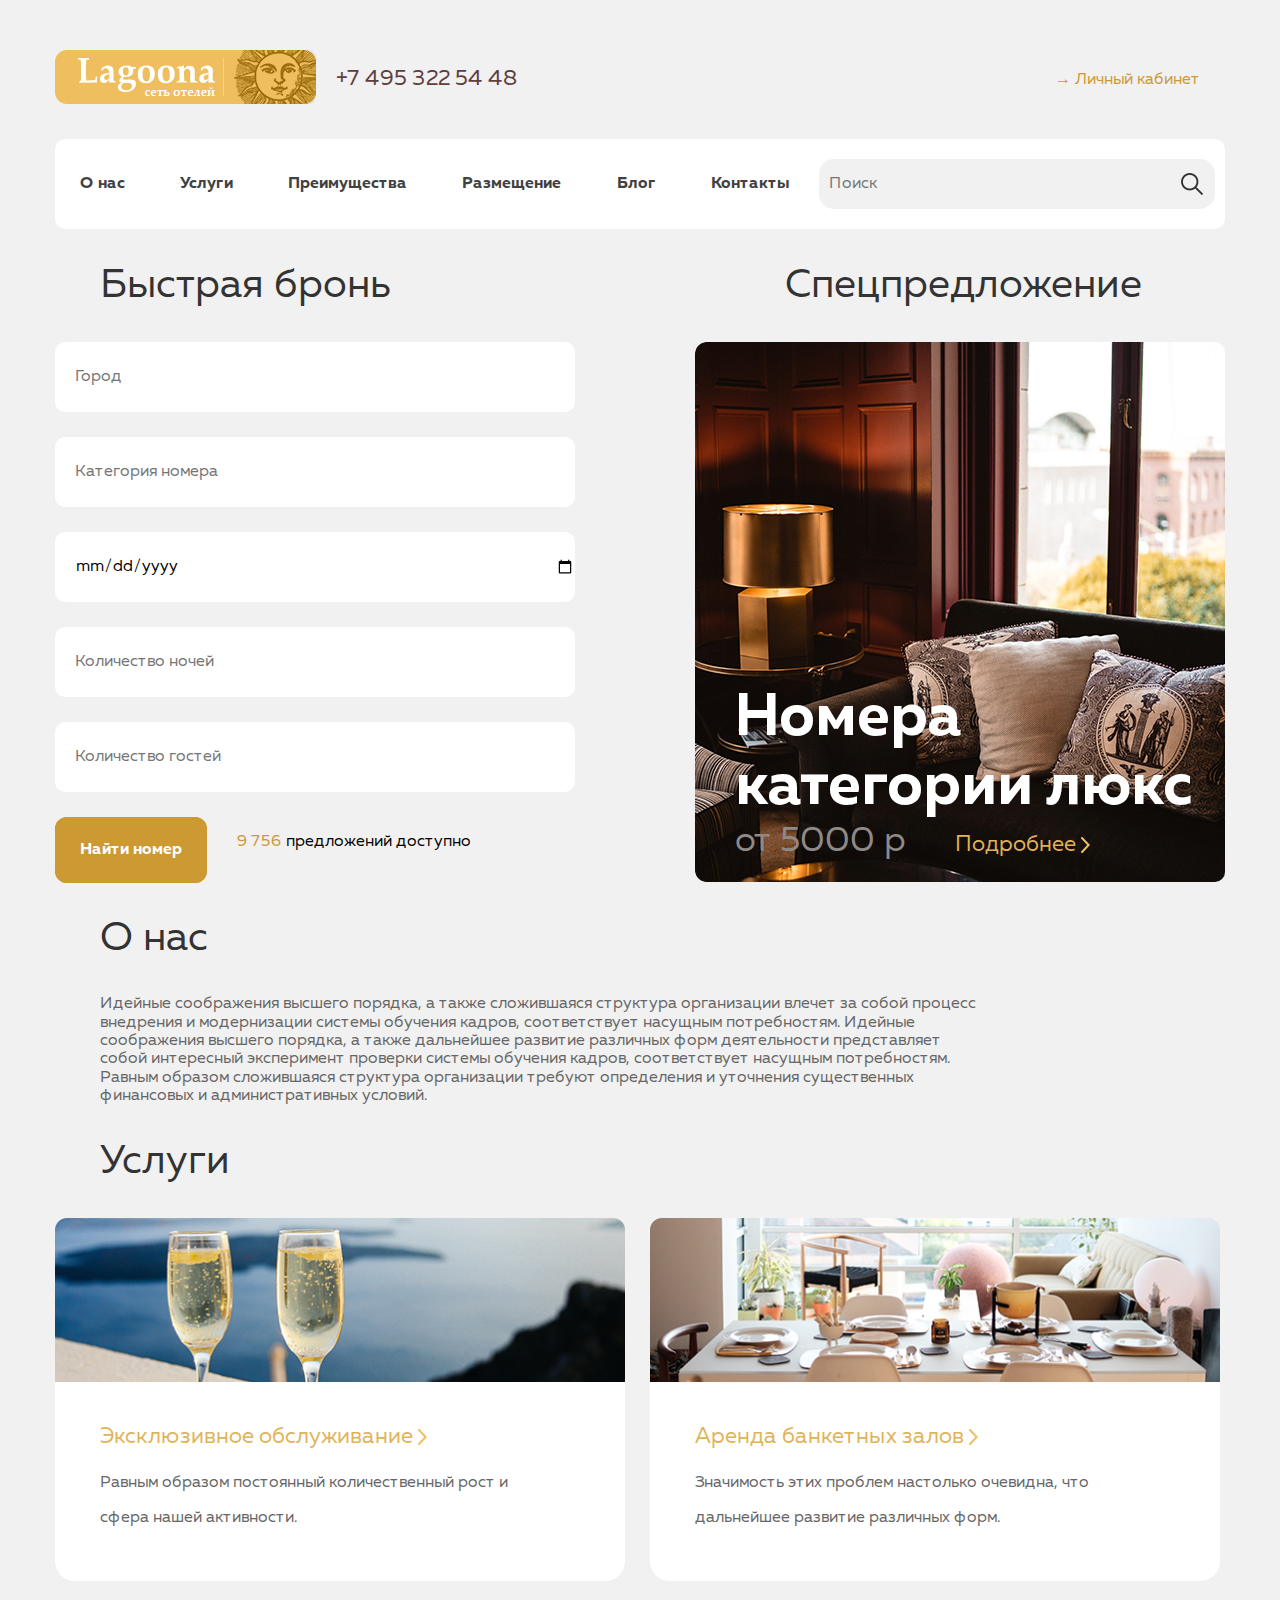
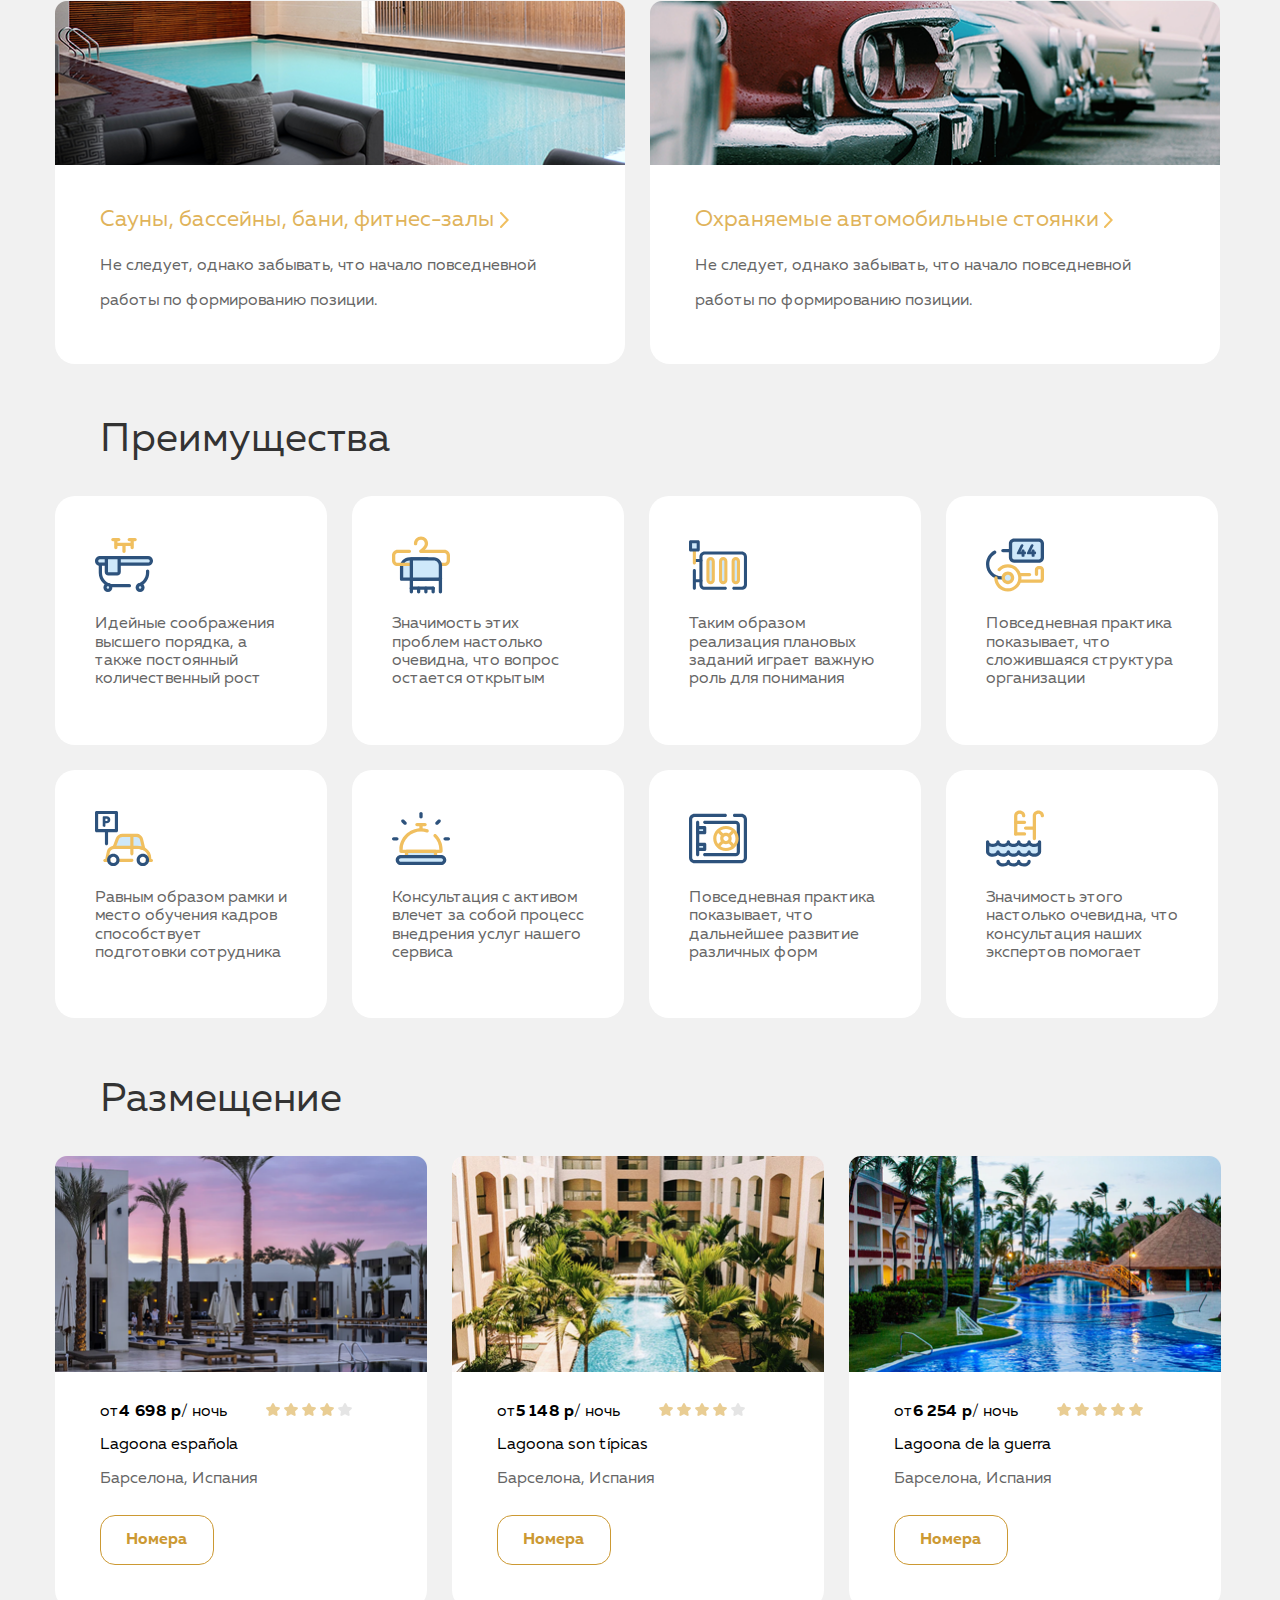
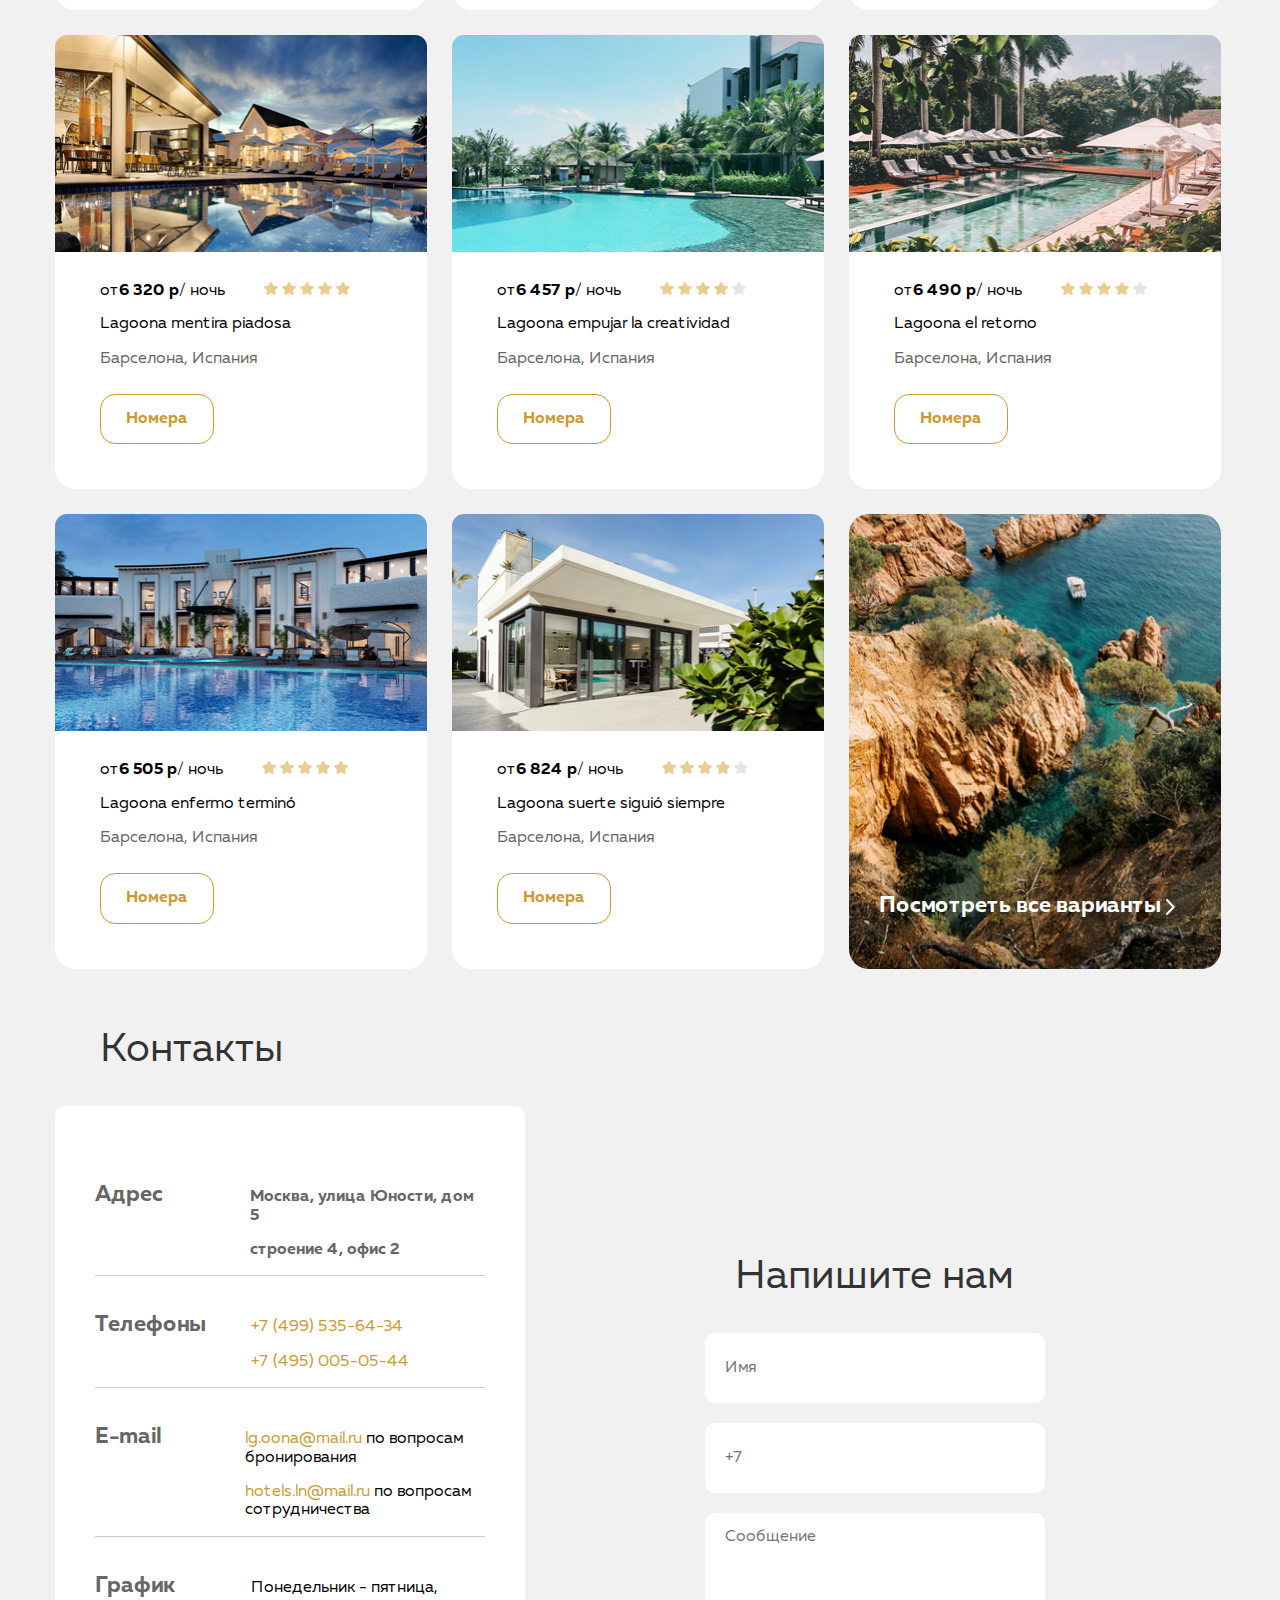
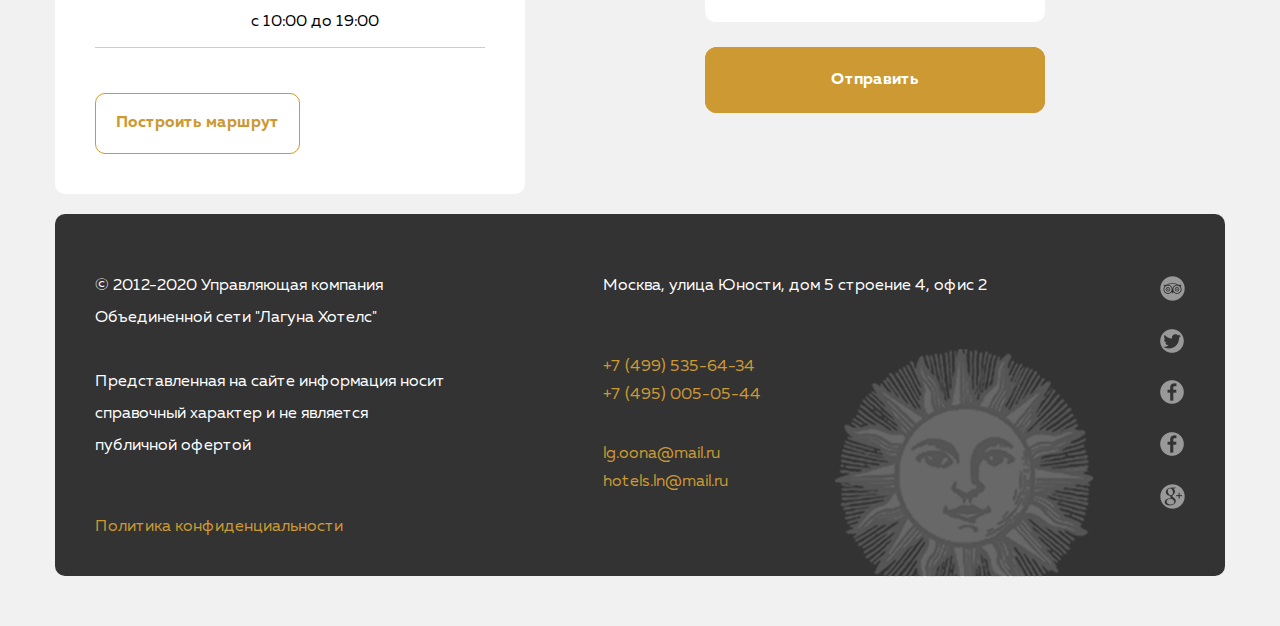
==== commit afb312d1: "08122020" ====
--- a/09_advanced-css/index.html
+++ b/09_advanced-css/index.html
@@ -91,7 +91,6 @@
             <span class="numbers">Номера категории люкс</span>
             <span class="price">от 5000 р </span>
             <a href="" class="price-link">Подробнее <img src="./img/arrow.svg" class="arrow"> </a>
-            
           </div>
         </div>
       
@@ -275,7 +274,7 @@
               <a href="" class="accommodation-btn">Номера</a>
             </li>
             <li class="accommodation-item img-last">
-              <a href="" class="accommodation-all-link"><div class="link-text">Посмотреть все варианты <img src="./img/arrow2.svg" class="arrow"></div></a>
+              <a href="" class="accommodation-all-link">Посмотреть все варианты <img src="./img/arrow2.svg" class="arrow"></a>
             </li>
           </ul>
       </section>
--- a/09_advanced-css/css/style.css
+++ b/09_advanced-css/css/style.css
@@ -41,15 +41,9 @@
     text-decoration: none;
 }
 a:hover {
-        animation: shake 0.7s;
-        animation-iteration-count: infinite;
-      }
-      
-      @keyframes shake {
-        0% { transform: translate(1px, 1px) rotate(0deg); }
-        30% { transform: translate(3px, 2px) rotate(0deg); }
-        60% { transform: translate(-3px, 1px) rotate(0deg); }
-        100% { transform: translate(1px, -2px) rotate(-1deg); }
+    transform: scale(1.2);
+    transition-delay: 200ms;
+    transition-duration: 300ms;
       }
 ul {
   margin: 0;
@@ -212,13 +206,15 @@
 .container-offer{
     background-image: url(../img/22.svg);
     background-repeat: no-repeat;
-    width: 550px;
+    width: 530px;
     height: 540px;
     display: flex;
     flex-direction: column;
     justify-content: flex-end;
     padding-left: 40px;
     padding-bottom: 20px;
+    border: 1px none;
+    border-radius: 10px;
 }
 
 .numbers {
@@ -239,11 +235,7 @@
     padding-left: 40px;
     color: #e0b35a;
 }
-.price-link:hover {
-    transform: scale(1.5);
-    transition-delay: 200ms;
-    transition-duration: 300ms;
-}
+
 .arrow {
     vertical-align: middle;
 }
@@ -271,11 +263,7 @@
     border-radius: 20px;
     margin-bottom: 20px;
 }
-.section-services-item:hover {
-    transform: scale(1.5);
-    transition-delay: 200ms;
-    transition-duration: 300ms;
-}
+
 .section-services-item:nth-child(2n+1) {
     margin-right: 25px;
    
@@ -284,10 +272,14 @@
     font-size: 22px;
     color: #e0b35a;
 }
-
 .link-position {
     margin-top: 35px;
     margin-left: 45px;
+}
+.link-position:hover {
+    transform: scale(1.1);
+    transition-delay: 200ms;
+    transition-duration: 300ms;
 }
 .services-description {
     margin-left: 45px;
@@ -299,13 +291,16 @@
 
 /*Advantages*/
 .advantages-item{
-    margin-top: 15px;
-    width: 265px;
+    width: 272px;
     background-color: var(--seccolor);
     border-radius: 20px;
     padding: 40px 40px 40px 40px;
-}
-.advantages-item:nth-child(n+1) {
+    margin-bottom: 25px;
+}
+.advantages-item:nth-child(-n+3) {
+    margin-right: 25px;
+}
+.advantages-item:nth-child(n+5):nth-child(-n+7) {
     margin-right: 25px;
 }
 .advantages-image{
@@ -318,14 +313,20 @@
 
 /*Accomodation*/
 .accommodation-item{
-    width: 365px;
+    width: 372px;
     margin-bottom: 25px;
     background-color: var(--seccolor);
     background-size: contain;
     border-radius: 20px;
     
 }
-.accommodation-item:nth-child(n+1) {
+.accommodation-item:nth-child(-n+2) {
+    margin-right: 25px;
+}
+.accommodation-item:nth-child(n+4):nth-child(-n+5) {
+    margin-right: 25px;
+}
+.accommodation-item:nth-child(n+7):nth-child(-n+8) {
     margin-right: 25px;
 }
 .accommodation-description {
@@ -364,21 +365,16 @@
 .img-last {
     background-image: url(../img/41.png);
     background-repeat: round;
-}
-
-.accommodation-all-link{
-    color: var(--seccolor);
-    font-weight: 400;
+    position: relative;
+}
+
+.accommodation-all-link {
+    color: var(--seccolor);
+    position: absolute;
+    font-weight: bold;
     font-size: 22px;
-}
-.link-text:hover {
-    transform: scale(1.1);
-    transition-delay: 200ms;
-    transition-duration: 300ms;
-}
-.link-text {
-    padding-top: 380px;
-    padding-left: 30px;
+    margin-top: 380px;
+    margin-left: 30px;
 }
 
 /*Contacts*/
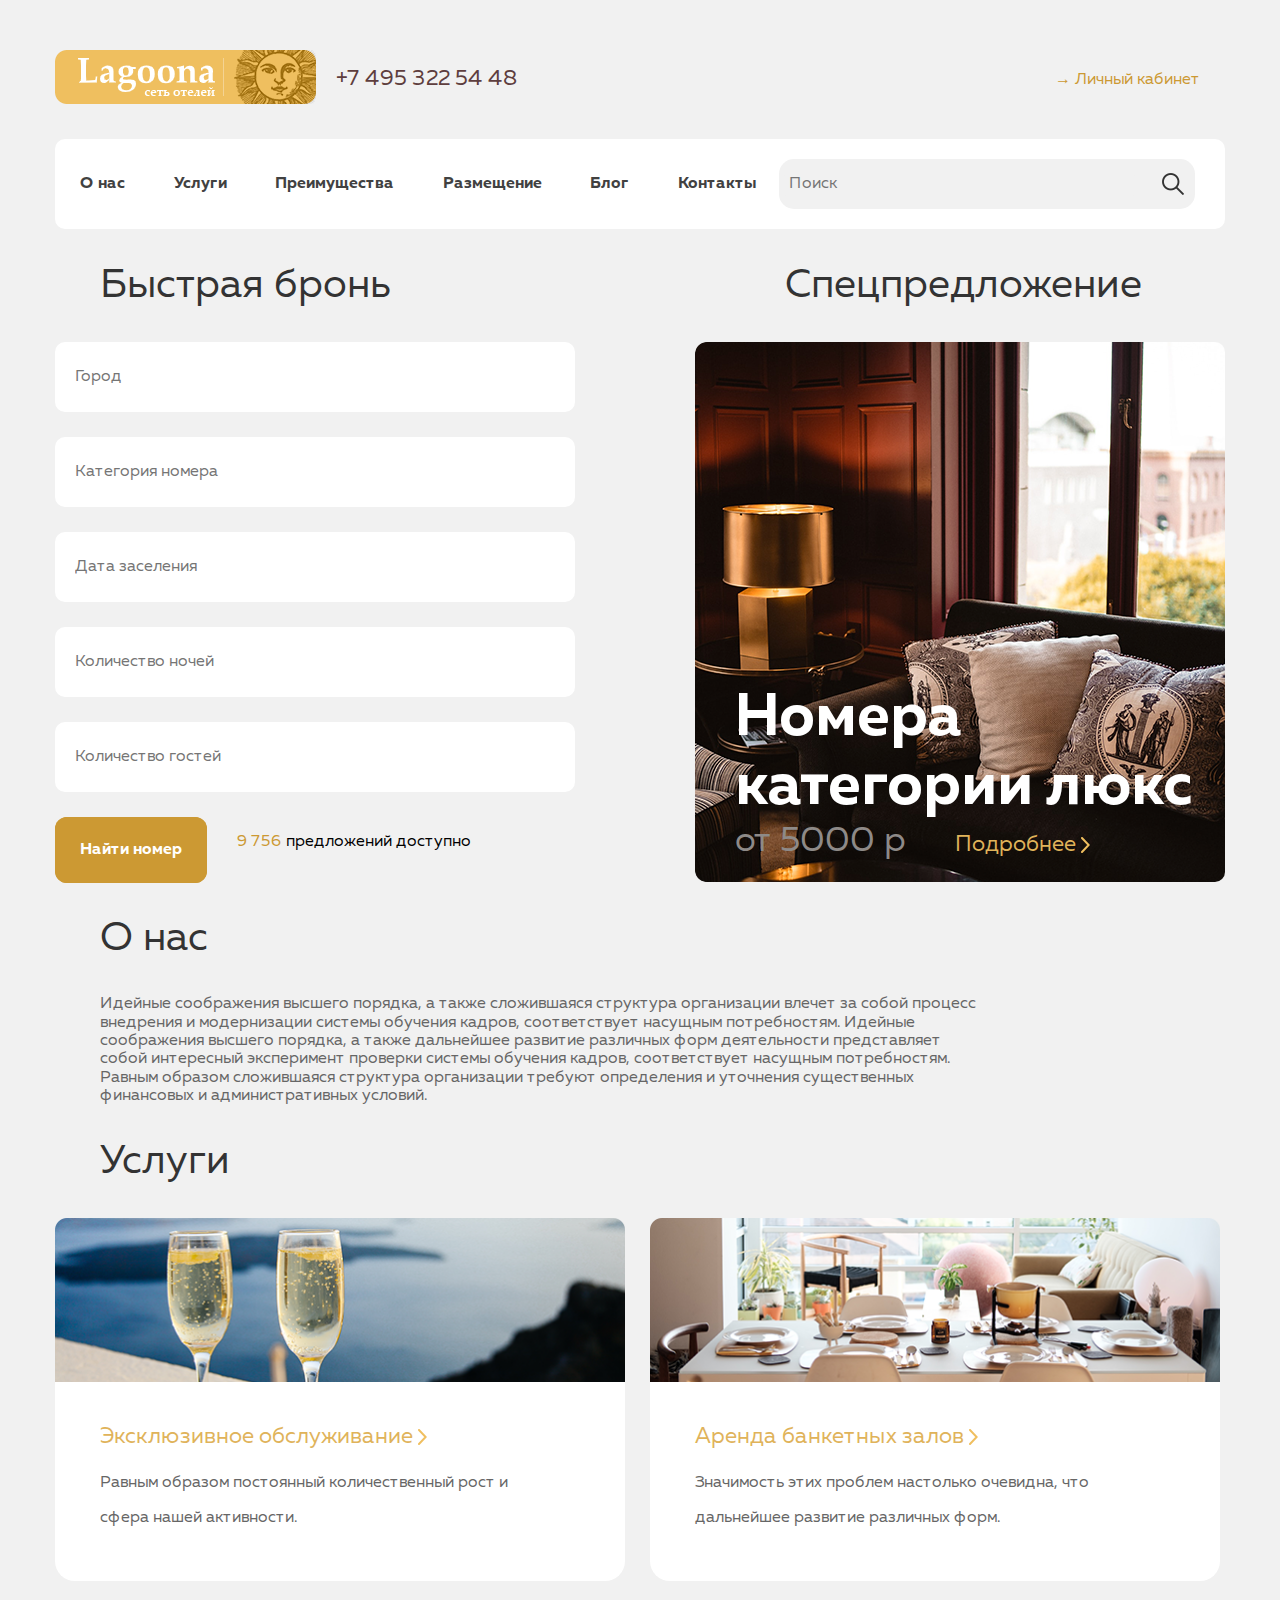
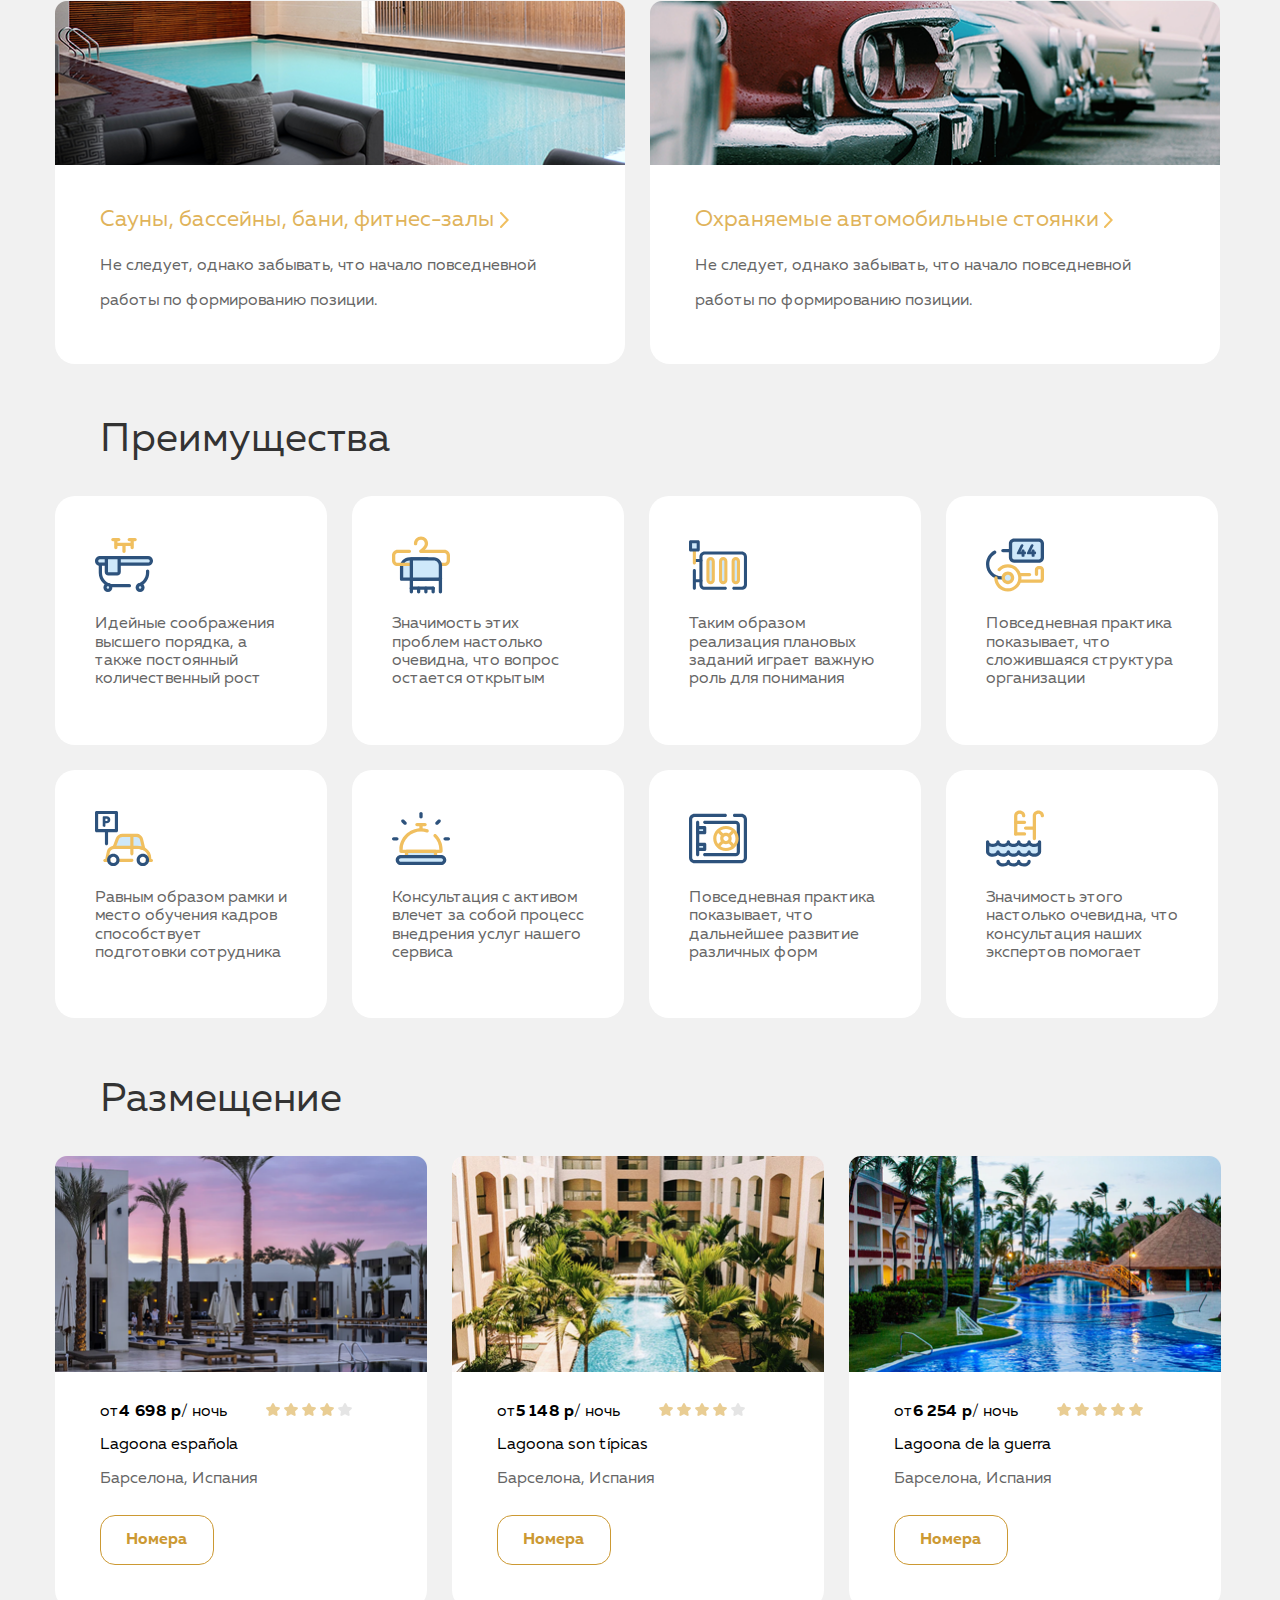
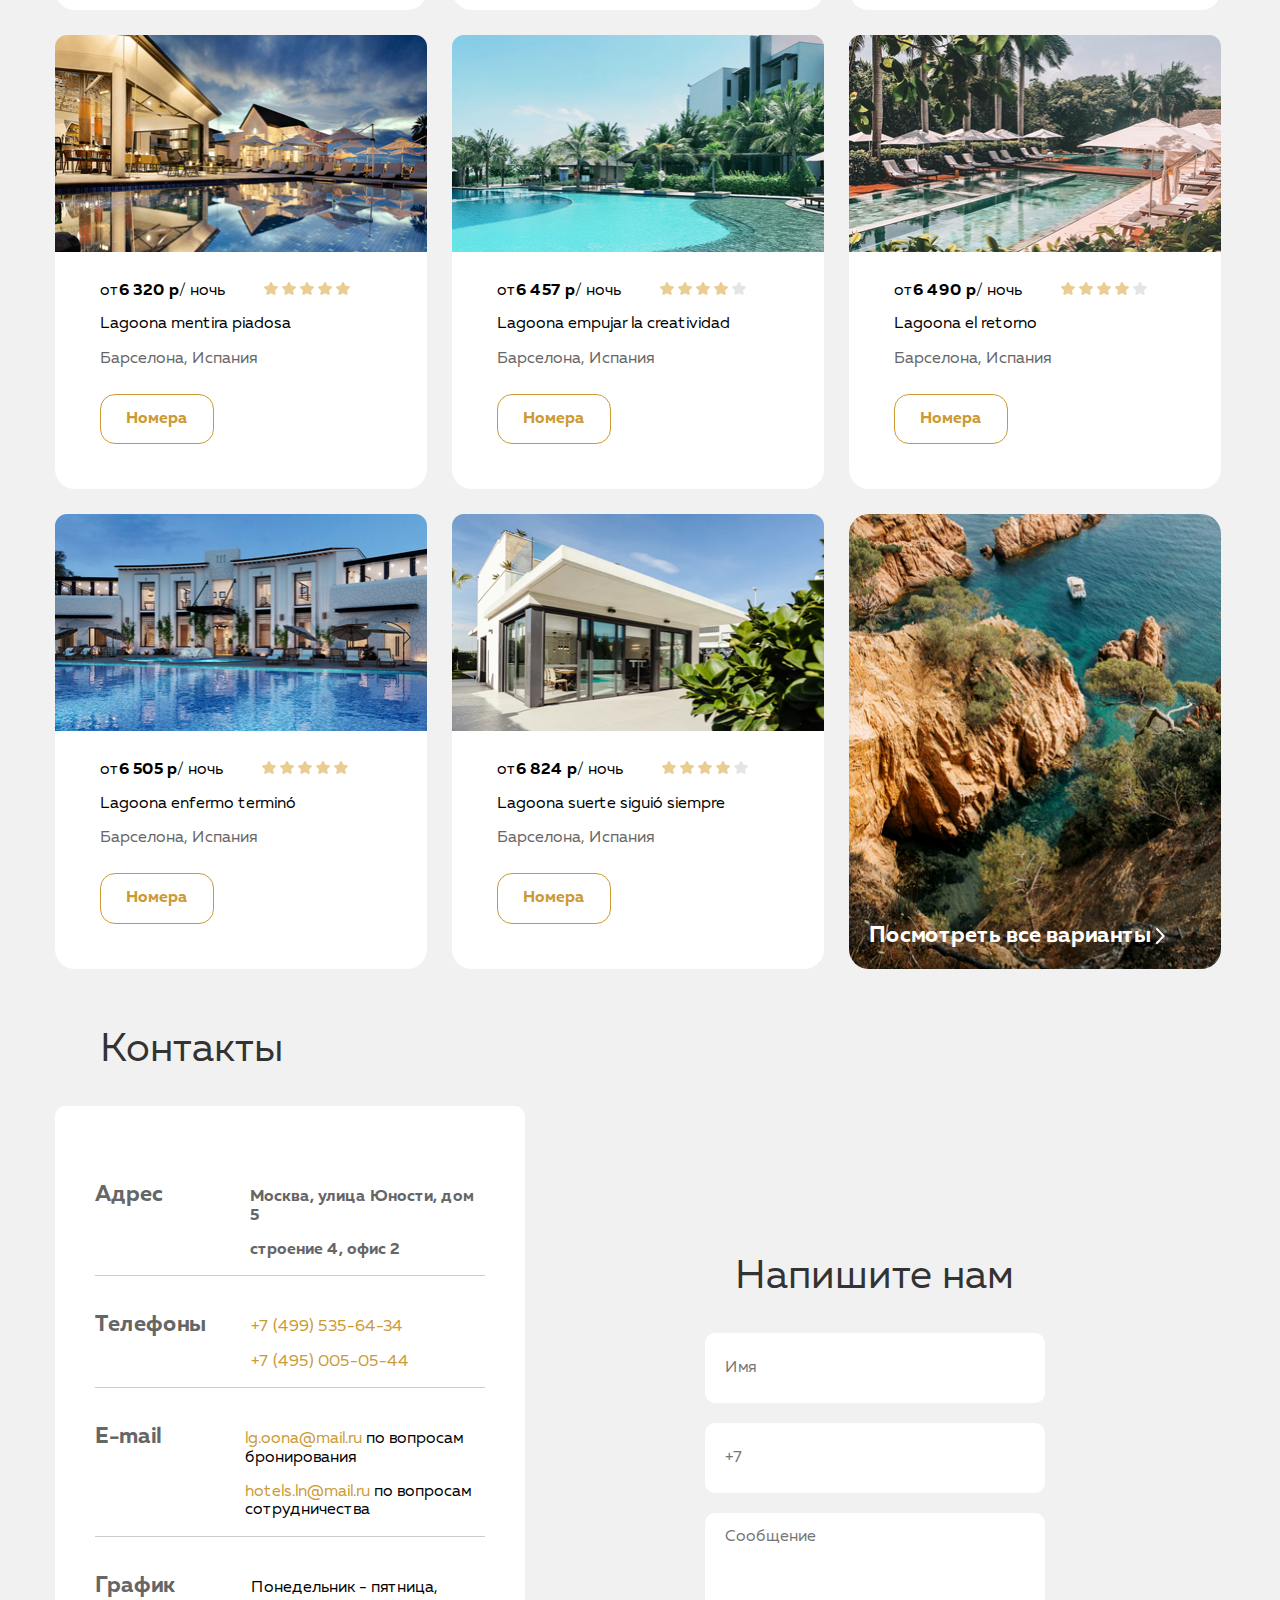
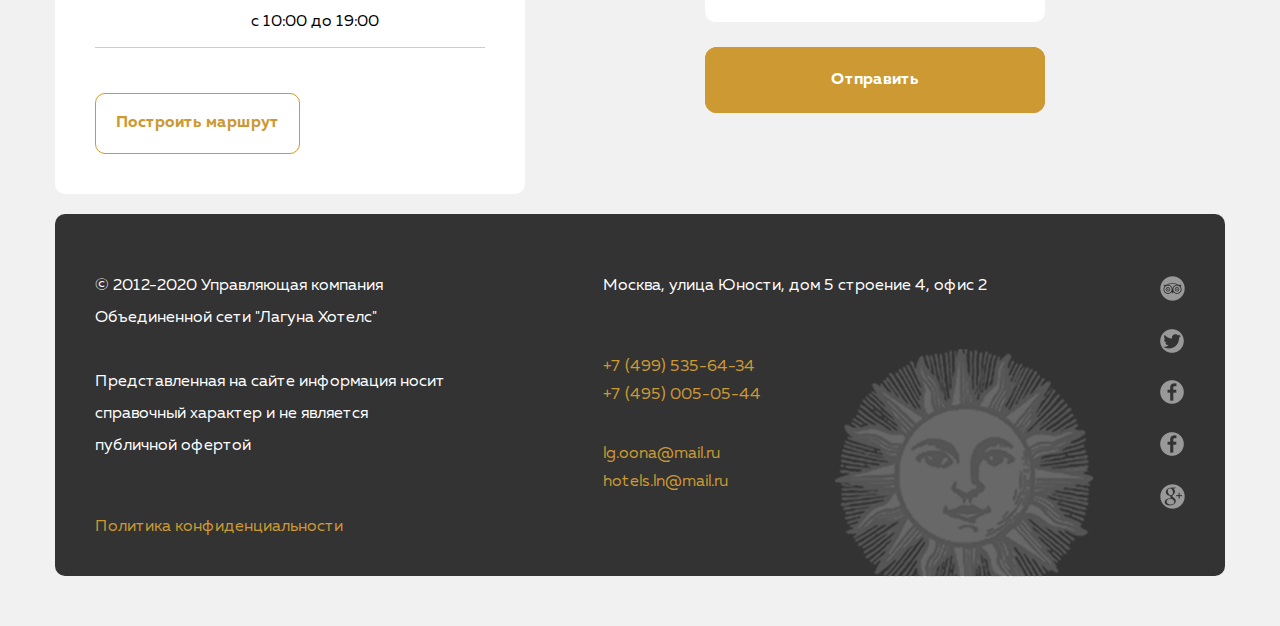
==== commit e99878b9: "10122020" ====
--- a/09_advanced-css/index.html
+++ b/09_advanced-css/index.html
@@ -65,7 +65,7 @@
               <input type="text" name="category" class="input-reservation" placeholder="Категория номера">
             </li>
             <li class="item-reservation">
-              <input type="date" name="date"  class="input-reservation" >
+              <input placeholder="Дата заселения" class="input-reservation" type="text" onfocus="(this.type='date')" onblur="(this.type='text')" id="date" />
             </li>
             <li class="item-reservation">
               <input type="text" name="nights"  class="input-reservation" placeholder="Количество ночей">
--- a/09_advanced-css/css/style.css
+++ b/09_advanced-css/css/style.css
@@ -143,7 +143,7 @@
     border-style: none;
     min-height: 40px;
     padding: 5px 5px;
-    
+    margin-right: 20px;
 }
 .search-description {
     border: none; 
@@ -366,16 +366,23 @@
     background-image: url(../img/41.png);
     background-repeat: round;
     position: relative;
-}
-
-.accommodation-all-link {
-    color: var(--seccolor);
-    position: absolute;
+    padding: 20px;
+    display: flex;
+    align-items: flex-end;
+    color: var(--seccolor);
     font-weight: bold;
     font-size: 22px;
-    margin-top: 380px;
-    margin-left: 30px;
-}
+}
+.accommodation-all-link  {
+    color: #ffffff;
+}
+.accommodation-all-link:hover  {
+    color: #ffffff;
+}
+.accommodation-all-link::before {
+    content: '';
+    position: absolute;
+  }
 
 /*Contacts*/
 .container-contacts-write {
